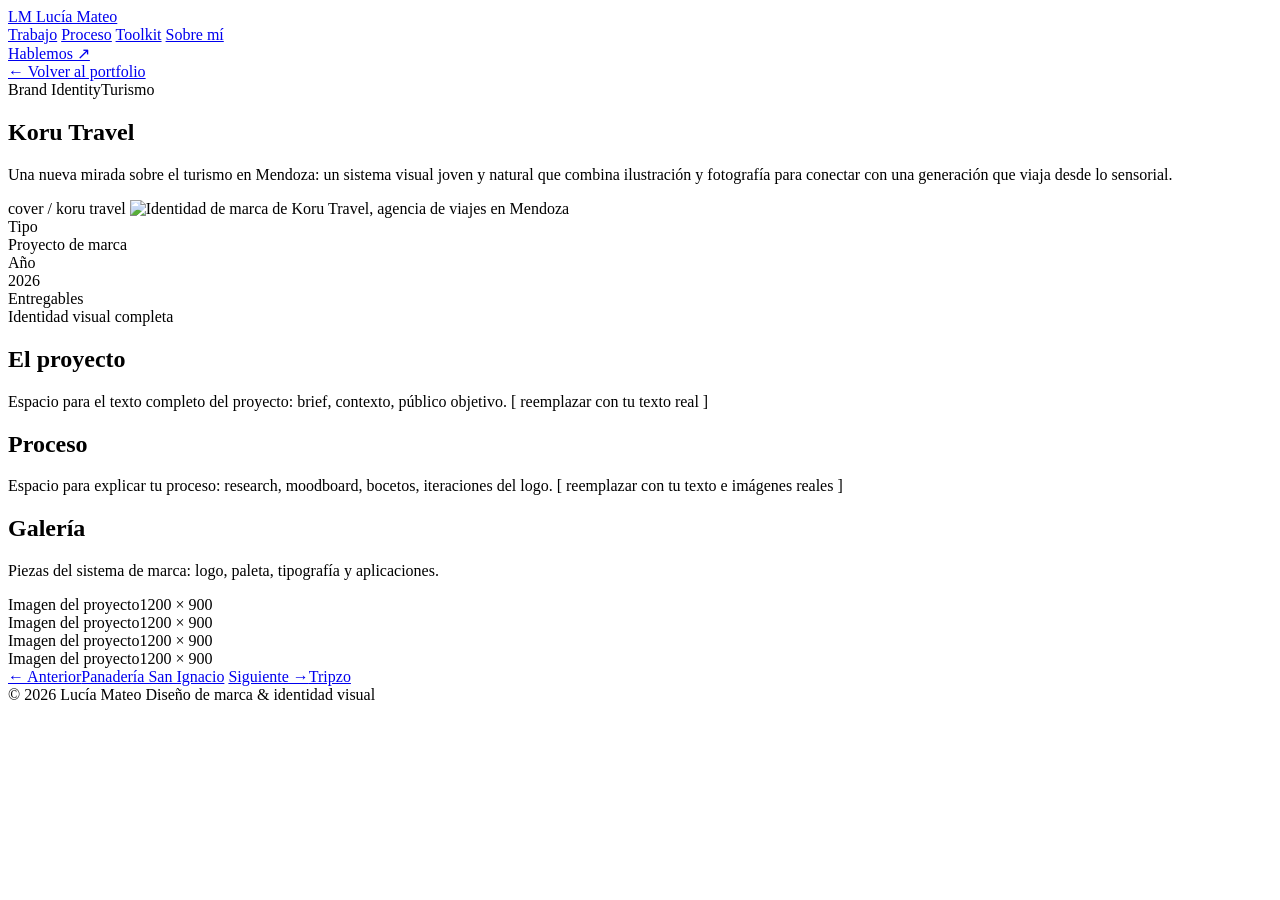
==== koru-travel.html @ 576fd824 "first commit" ====
<!DOCTYPE html>
<html lang="es">
<head>
<meta charset="UTF-8">
<meta name="viewport" content="width=device-width, initial-scale=1.0">
<title>Koru Travel — Lucía Mateo</title>
<link rel="preconnect" href="https://fonts.googleapis.com">
<link rel="preconnect" href="https://fonts.gstatic.com" crossorigin>
<link href="https://fonts.googleapis.com/css2?family=Bricolage+Grotesque:opsz,wght@12..96,400..800&family=Inter:wght@400;500;600&family=JetBrains+Mono:wght@400;500&display=swap" rel="stylesheet">
<link rel="stylesheet" href="assets/style.css">
</head>
<body>

<header class="nav">
  <div class="nav-inner">
    <a href="index.html" class="logo">
      <span class="logo-mark">LM</span>
      Lucía Mateo
    </a>
    <nav class="links">
      <a href="index.html#trabajo">Trabajo</a>
      <a href="index.html#proceso">Proceso</a>
      <a href="index.html#toolkit">Toolkit</a>
      <a href="index.html#sobre-mi">Sobre mí</a>
    </nav>
    <a href="index.html#contacto" class="nav-cta">Hablemos ↗</a>
  </div>
</header>

<main>
  <section class="pad proj-hero" style="padding-bottom:0;">
    <div class="wrap">
      <a href="index.html#trabajo" class="breadcrumb">← Volver al portfolio</a>
      <div class="proj-hero-tags"><span>Brand Identity</span><span>Turismo</span></div>
      <h1>Koru Travel</h1>
      <p class="sub">Una nueva mirada sobre el turismo en Mendoza: un sistema visual joven y natural que combina ilustración y fotografía para conectar con una generación que viaja desde lo sensorial.</p>

      <div class="cover frame">
        <span class="corner tl"></span><span class="corner tr"></span><span class="corner bl"></span><span class="corner br"></span>
        <span class="frame-tag">cover / koru travel</span>
        <img src="https://cdn.myportfolio.com/95ef7bb7-5c14-4b65-9e2f-064f69b34ddf/c69c2d61-d55c-49b7-8592-9cf2826ec185_car_4x3.jpg" alt="Identidad de marca de Koru Travel, agencia de viajes en Mendoza">
      </div>

      <div class="meta-row">
        <div><div class="k">Tipo</div><div class="v">Proyecto de marca</div></div>
        <div><div class="k">Año</div><div class="v">2026</div></div>
        <div><div class="k">Entregables</div><div class="v">Identidad visual completa</div></div>
      </div>
    </div>
  </section>

  <section class="pad">
    <div class="wrap">
      <div class="section-head">
        <h2>El proyecto</h2>
      </div>
      <div class="placeholder-block">
        Espacio para el texto completo del proyecto: brief, contexto, público objetivo.
        <span class="mono">[ reemplazar con tu texto real ]</span>
      </div>
    </div>
  </section>

  <section class="pad" style="padding-top:0;">
    <div class="wrap">
      <div class="section-head">
        <h2>Proceso</h2>
      </div>
      <div class="placeholder-block">
        Espacio para explicar tu proceso: research, moodboard, bocetos, iteraciones del logo.
        <span class="mono">[ reemplazar con tu texto e imágenes reales ]</span>
      </div>
    </div>
  </section>

  <section class="pad" style="padding-top:0;">
    <div class="wrap">
      <div class="section-head">
        <h2>Galería</h2>
        <p>Piezas del sistema de marca: logo, paleta, tipografía y aplicaciones.</p>
      </div>
      <div class="gallery">
        <div class="placeholder-block">Imagen del proyecto<span class="mono">1200 × 900</span></div>
        <div class="placeholder-block">Imagen del proyecto<span class="mono">1200 × 900</span></div>
        <div class="placeholder-block">Imagen del proyecto<span class="mono">1200 × 900</span></div>
        <div class="placeholder-block">Imagen del proyecto<span class="mono">1200 × 900</span></div>
      </div>

      <div class="prevnext">
        <a href="panaderia-san-ignacio.html" class="prev">← Anterior<span class="name">Panadería San Ignacio</span></a>
        <a href="tripzo.html" class="next">Siguiente →<span class="name">Tripzo</span></a>
      </div>
    </div>
  </section>

  <div class="wrap">
    <footer>
      <span>© 2026 Lucía Mateo</span>
      <span>Diseño de marca &amp; identidad visual</span>
    </footer>
  </div>
</main>

</body>
</html>
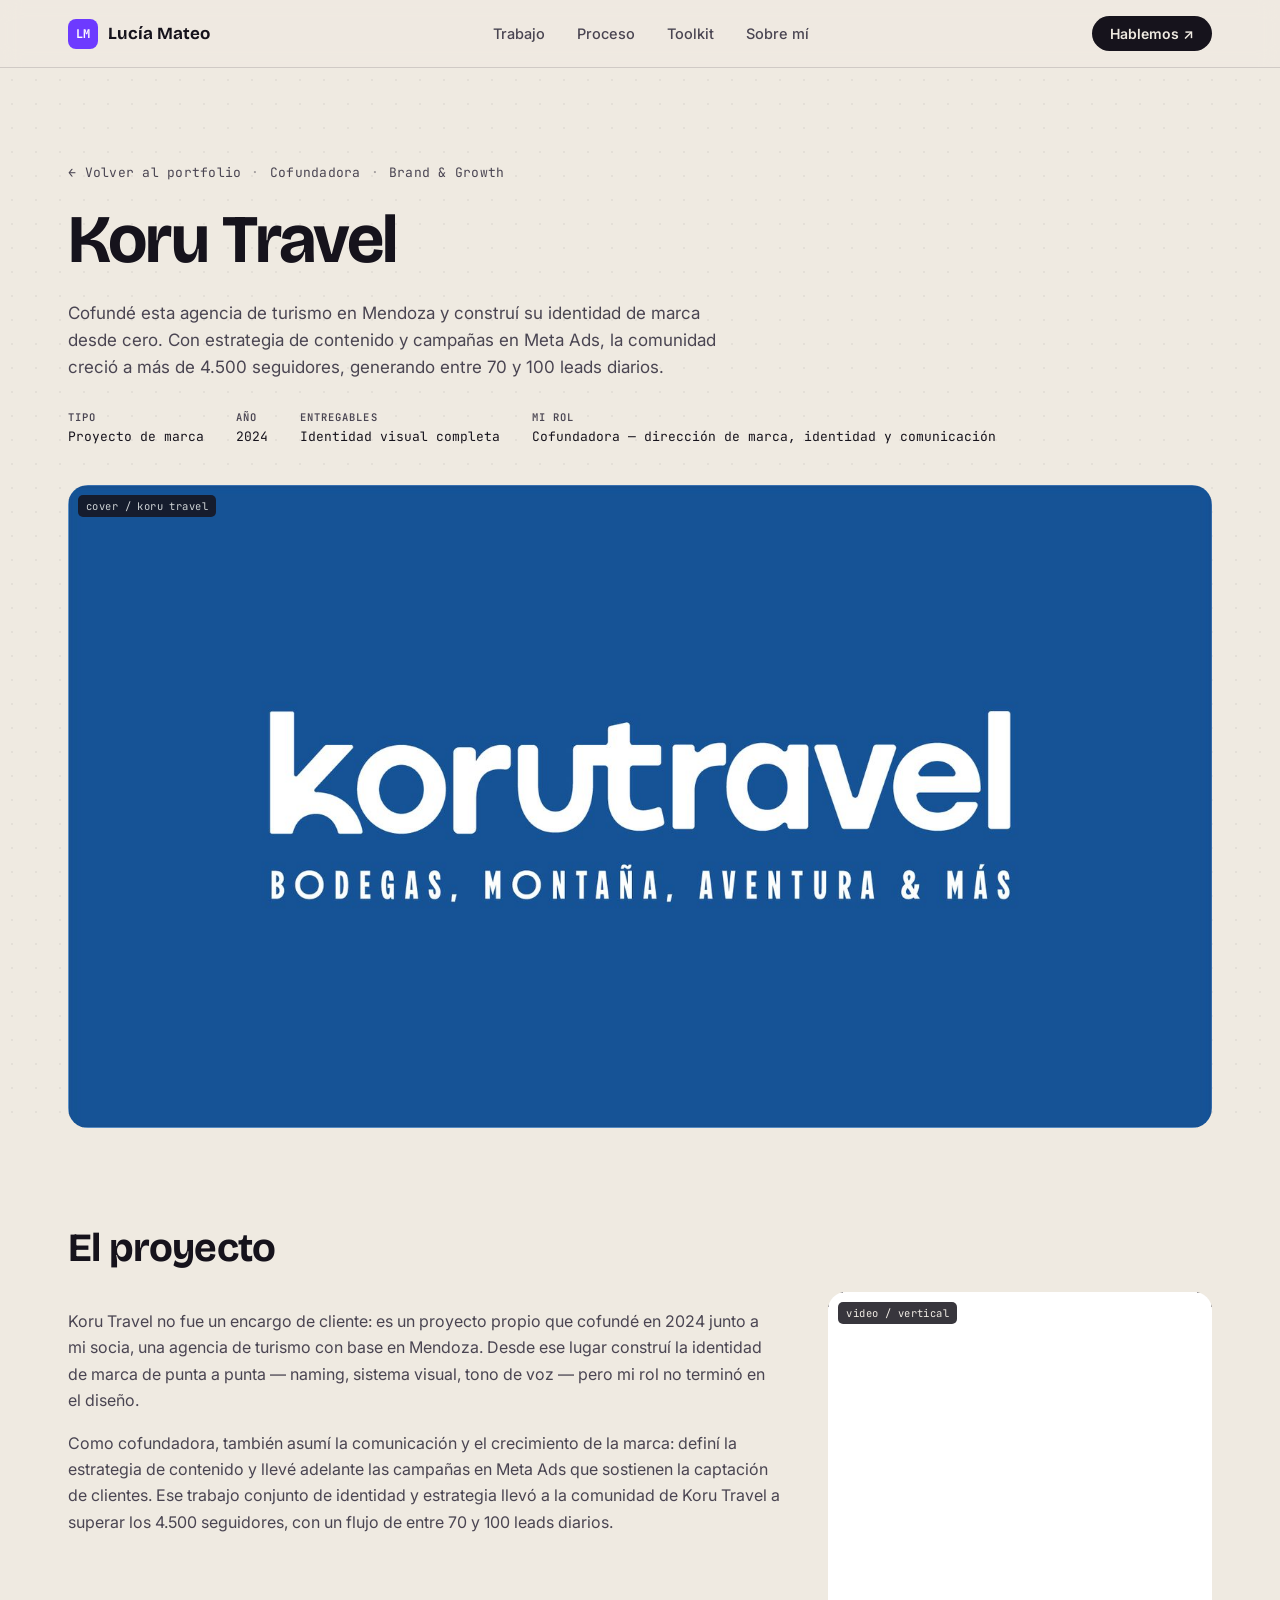
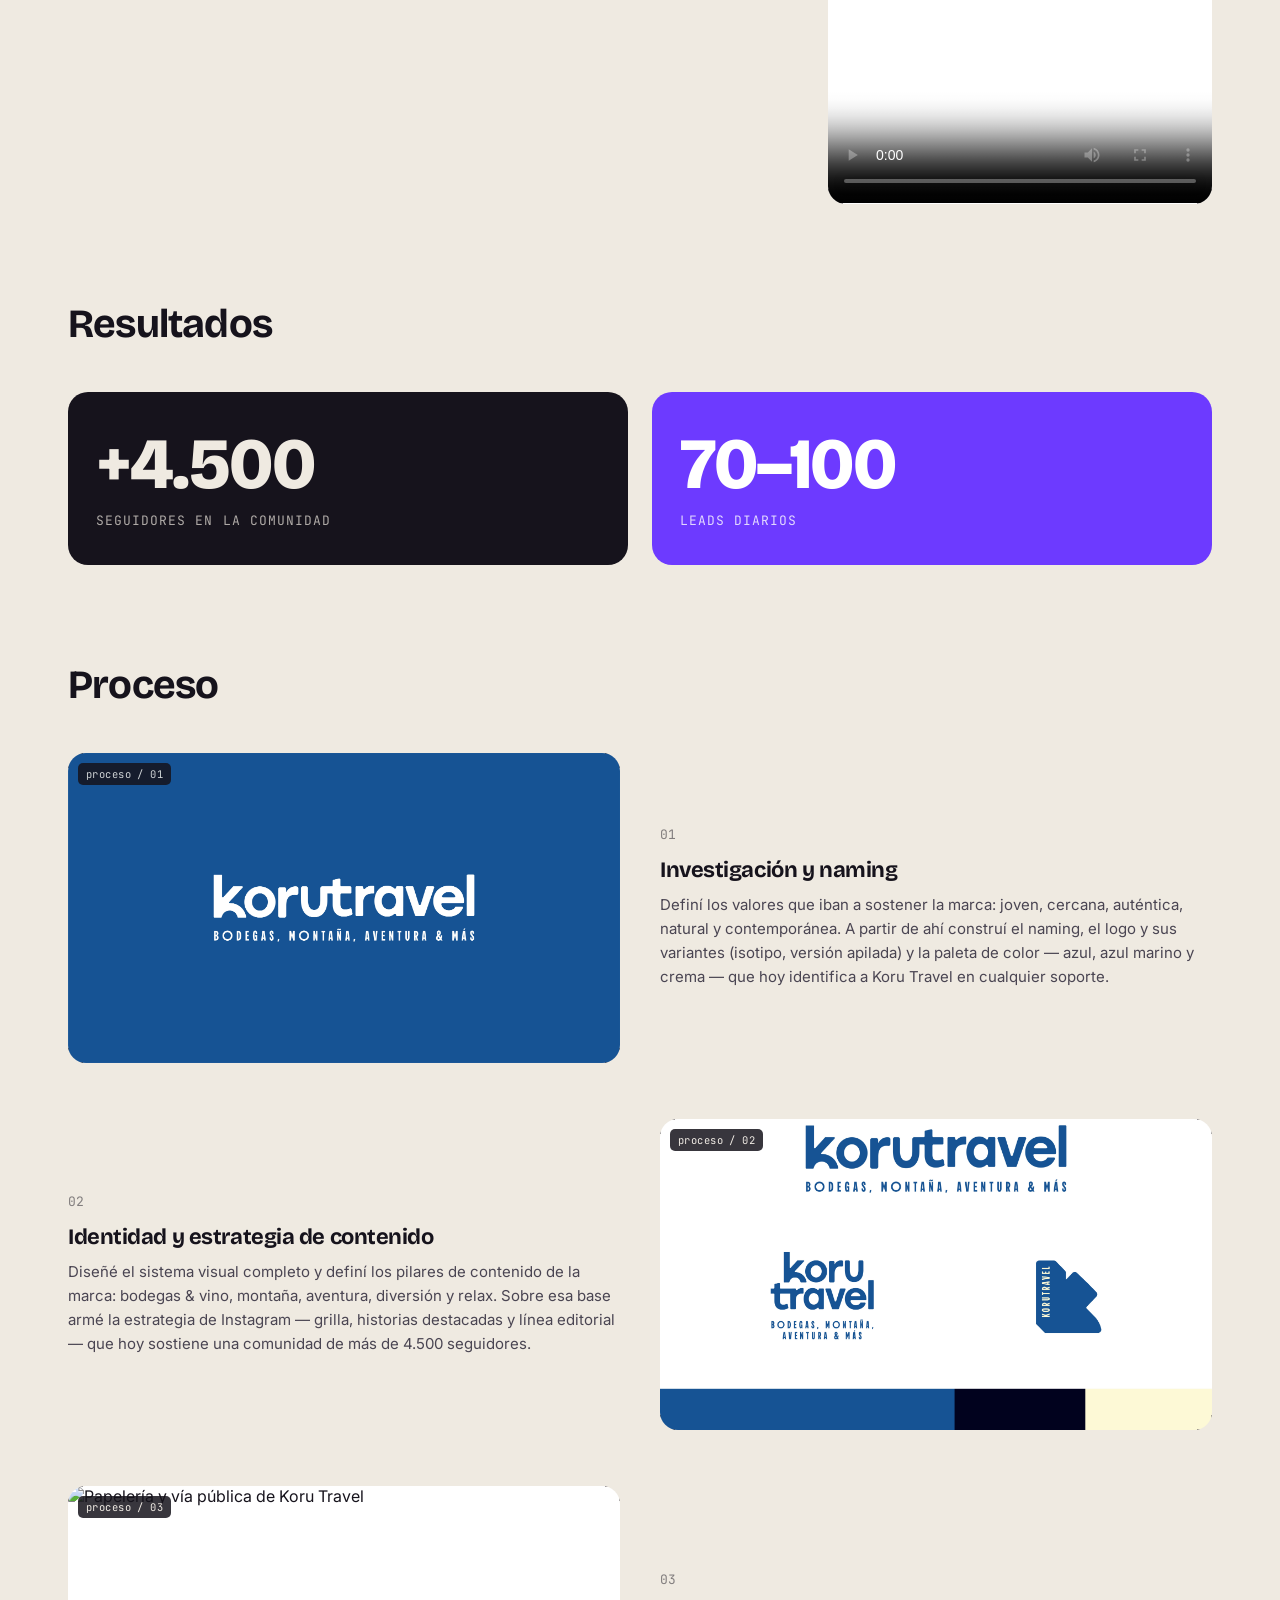
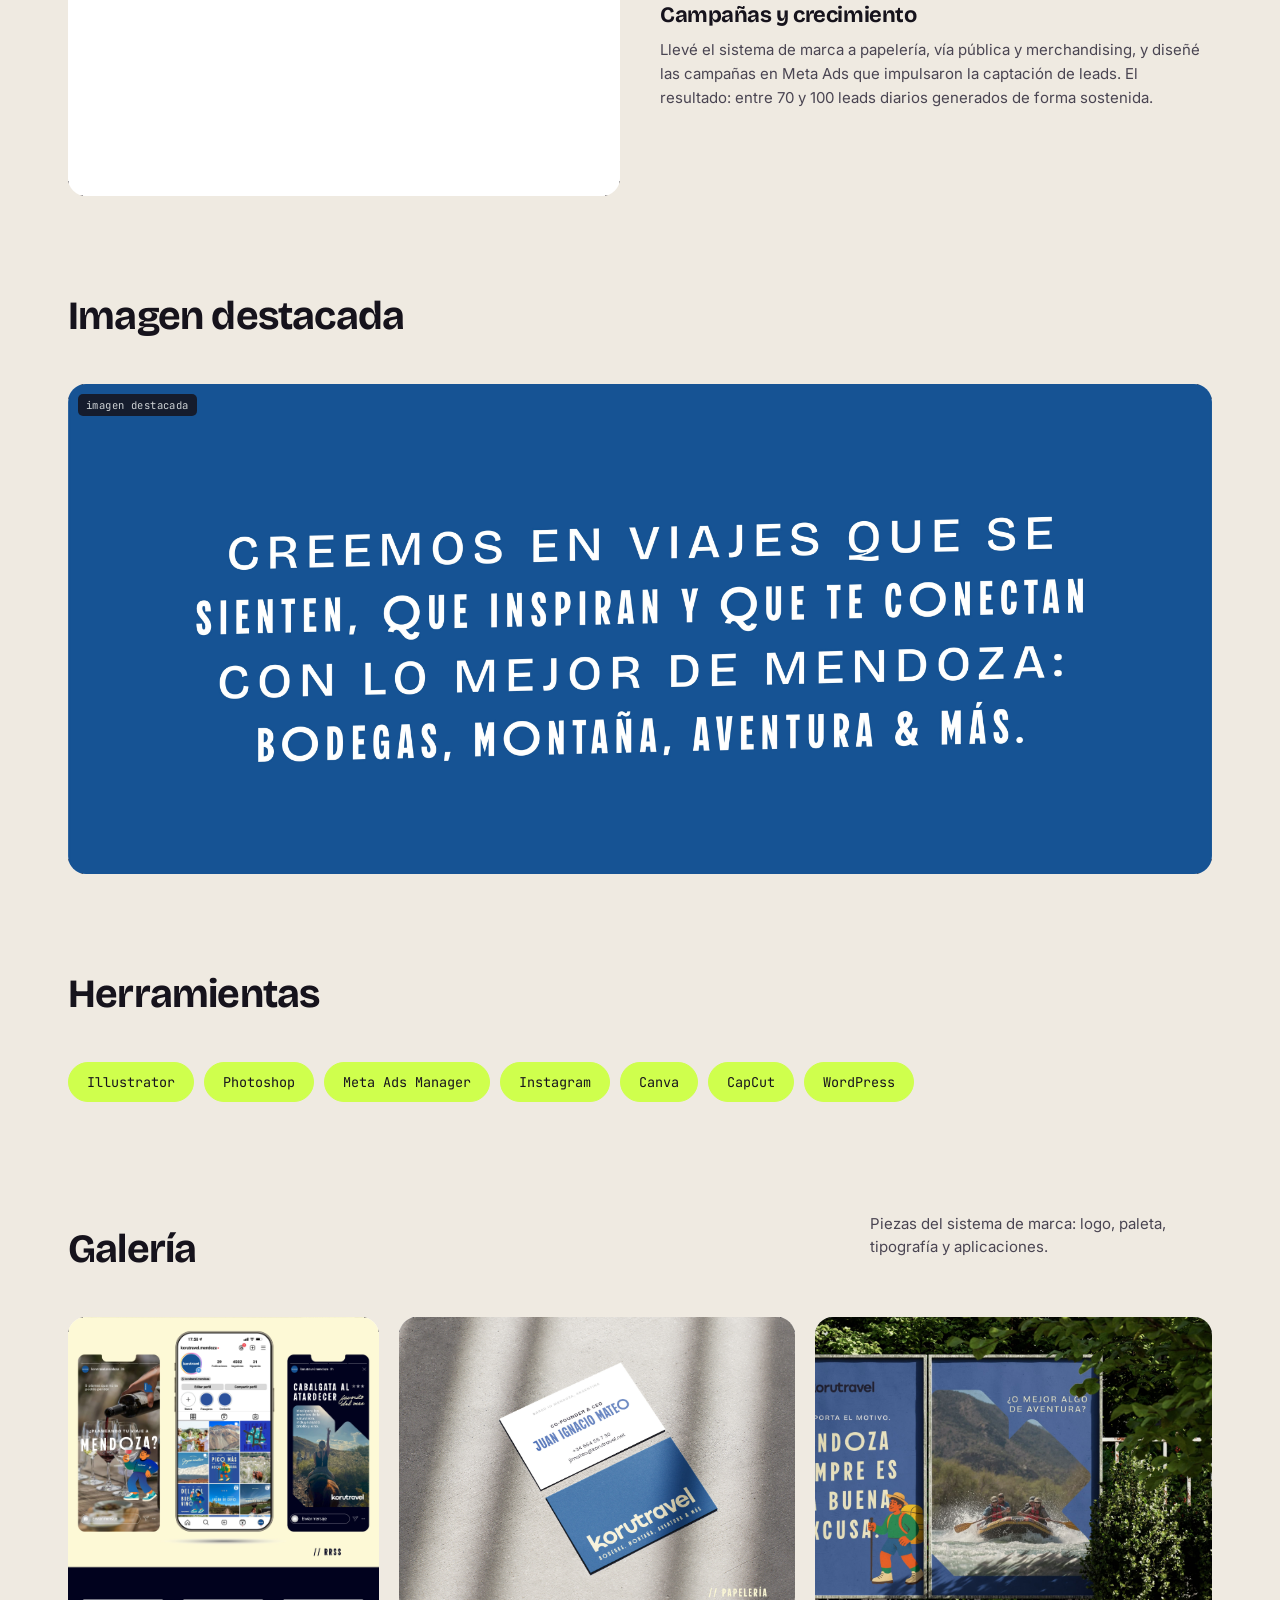
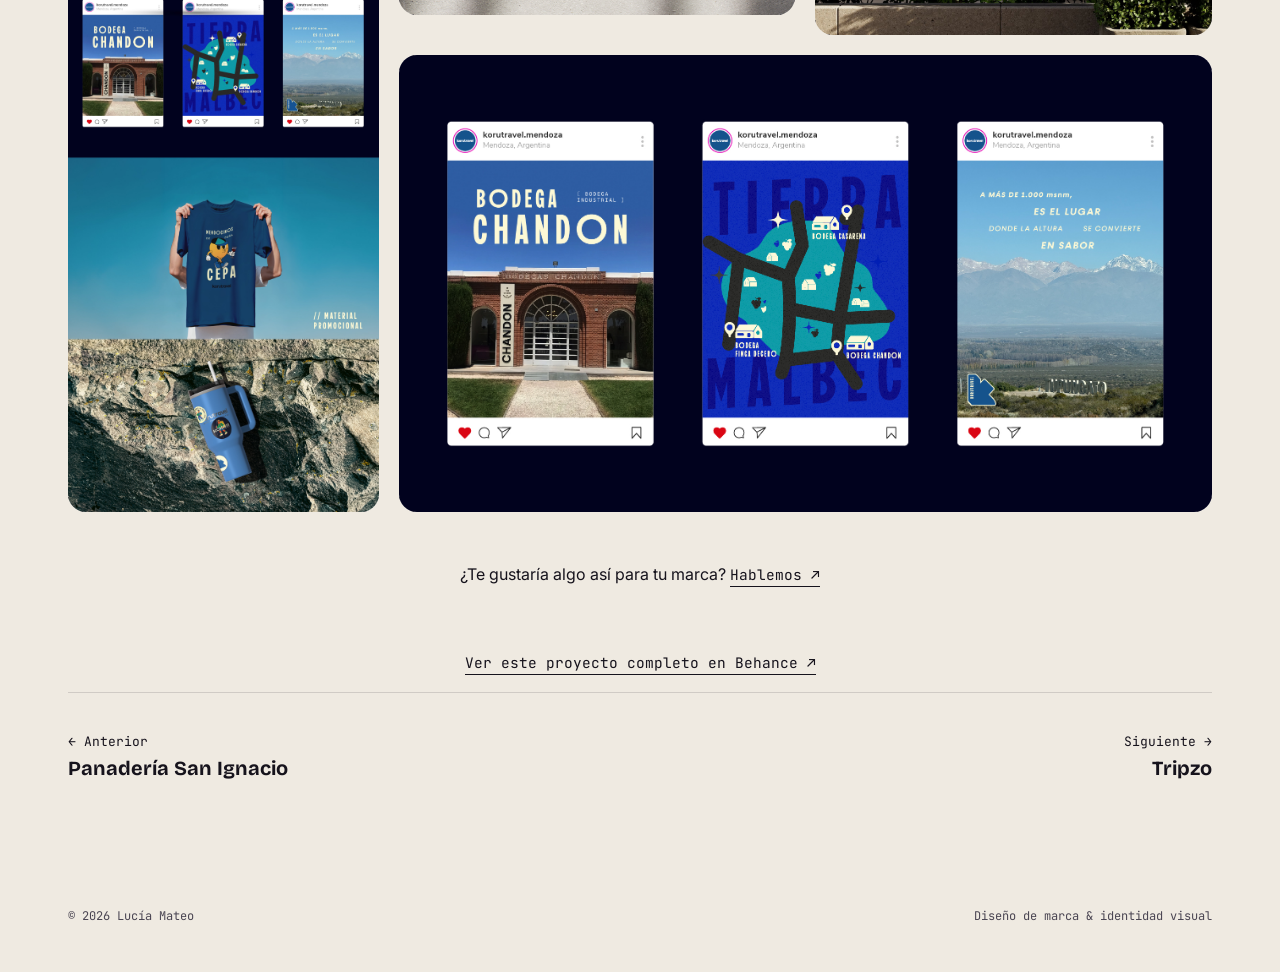
==== commit 16799ac3: "Actualizo contenido de Koru Travel y galería Co-Authored-By: Claude Sonnet 5 <noreply@anthropic.com>" ====
--- a/koru-travel.html
+++ b/koru-travel.html
@@ -4,6 +4,24 @@
 <meta charset="UTF-8">
 <meta name="viewport" content="width=device-width, initial-scale=1.0">
 <title>Koru Travel — Lucía Mateo</title>
+<meta name="description" content="Koru Travel: identidad de marca para una agencia de viajes en Mendoza cofundada por Lucía Mateo, Diseñadora de Marca y Comunicación Visual.">
+<link rel="canonical" href="https://mmateolucia-art.github.io/portfolio-lucia/koru-travel.html">
+
+<meta property="og:type" content="article">
+<meta property="og:locale" content="es_AR">
+<meta property="og:url" content="https://mmateolucia-art.github.io/portfolio-lucia/koru-travel.html">
+<meta property="og:title" content="Koru Travel — Lucía Mateo">
+<meta property="og:description" content="Cofundé esta agencia de turismo en Mendoza y construí su identidad de marca desde cero. Con estrategia de contenido y campañas en Meta Ads, la comunidad creció a más de 4.500 seguidores, generando entre 70 y 100 leads diarios.">
+<meta property="og:image" content="https://cdn.myportfolio.com/95ef7bb7-5c14-4b65-9e2f-064f69b34ddf/c69c2d61-d55c-49b7-8592-9cf2826ec185_car_4x3.jpg">
+
+<meta name="twitter:card" content="summary_large_image">
+<meta name="twitter:title" content="Koru Travel — Lucía Mateo">
+<meta name="twitter:description" content="Cofundadora y diseñadora de marca de Koru Travel, agencia de viajes en Mendoza.">
+<meta name="twitter:image" content="https://cdn.myportfolio.com/95ef7bb7-5c14-4b65-9e2f-064f69b34ddf/c69c2d61-d55c-49b7-8592-9cf2826ec185_car_4x3.jpg">
+
+<meta name="theme-color" content="#EFEAE1">
+<link rel="icon" type="image/svg+xml" href="assets/favicon.svg">
+
 <link rel="preconnect" href="https://fonts.googleapis.com">
 <link rel="preconnect" href="https://fonts.gstatic.com" crossorigin>
 <link href="https://fonts.googleapis.com/css2?family=Bricolage+Grotesque:opsz,wght@12..96,400..800&family=Inter:wght@400;500;600&family=JetBrains+Mono:wght@400;500&display=swap" rel="stylesheet">
@@ -17,73 +35,192 @@
       <span class="logo-mark">LM</span>
       Lucía Mateo
     </a>
-    <nav class="links">
+    <nav class="links" id="mobileNav">
       <a href="index.html#trabajo">Trabajo</a>
       <a href="index.html#proceso">Proceso</a>
       <a href="index.html#toolkit">Toolkit</a>
       <a href="index.html#sobre-mi">Sobre mí</a>
     </nav>
     <a href="index.html#contacto" class="nav-cta">Hablemos ↗</a>
+    <button class="burger" id="burgerBtn" aria-label="Abrir menú" aria-expanded="false" aria-controls="mobileNav">
+      <span></span><span></span><span></span>
+    </button>
   </div>
 </header>
 
 <main>
   <section class="pad proj-hero" style="padding-bottom:0;">
     <div class="wrap">
-      <a href="index.html#trabajo" class="breadcrumb">← Volver al portfolio</a>
-      <div class="proj-hero-tags"><span>Brand Identity</span><span>Turismo</span></div>
+      <div class="proj-hero-byline">
+        <a href="index.html#trabajo" class="breadcrumb">← Volver al portfolio</a><span class="sep">·</span><span>Cofundadora</span><span class="sep">·</span><span>Brand & Growth</span>
+      </div>
       <h1>Koru Travel</h1>
-      <p class="sub">Una nueva mirada sobre el turismo en Mendoza: un sistema visual joven y natural que combina ilustración y fotografía para conectar con una generación que viaja desde lo sensorial.</p>
+      <p class="sub">Cofundé esta agencia de turismo en Mendoza y construí su identidad de marca desde cero. Con estrategia de contenido y campañas en Meta Ads, la comunidad creció a más de 4.500 seguidores, generando entre 70 y 100 leads diarios.</p>
+
+      <div class="proj-hero-strip">
+        <div class="proj-hero-strip-row">
+          <span><b>Tipo</b>Proyecto de marca</span>
+          <span><b>Año</b>2024</span>
+          <span><b>Entregables</b>Identidad visual completa</span>
+          <span><b>Mi rol</b>Cofundadora — dirección de marca, identidad y comunicación</span>
+        </div>
+      </div>
 
       <div class="cover frame">
         <span class="corner tl"></span><span class="corner tr"></span><span class="corner bl"></span><span class="corner br"></span>
         <span class="frame-tag">cover / koru travel</span>
-        <img src="https://cdn.myportfolio.com/95ef7bb7-5c14-4b65-9e2f-064f69b34ddf/c69c2d61-d55c-49b7-8592-9cf2826ec185_car_4x3.jpg" alt="Identidad de marca de Koru Travel, agencia de viajes en Mendoza">
-      </div>
-
-      <div class="meta-row">
-        <div><div class="k">Tipo</div><div class="v">Proyecto de marca</div></div>
-        <div><div class="k">Año</div><div class="v">2026</div></div>
-        <div><div class="k">Entregables</div><div class="v">Identidad visual completa</div></div>
+        <img src="assets/images/koru-travel-portada.jpg" alt="Identidad de marca de Koru Travel, agencia de viajes en Mendoza">
       </div>
     </div>
   </section>
 
   <section class="pad">
     <div class="wrap">
-      <div class="section-head">
+      <div class="section-head section-head-tight reveal">
         <h2>El proyecto</h2>
       </div>
-      <div class="placeholder-block">
-        Espacio para el texto completo del proyecto: brief, contexto, público objetivo.
-        <span class="mono">[ reemplazar con tu texto real ]</span>
-      </div>
-    </div>
-  </section>
-
-  <section class="pad" style="padding-top:0;">
-    <div class="wrap">
-      <div class="section-head">
+      <div class="proj-split">
+        <div class="proj-copy reveal">
+          <p>Koru Travel no fue un encargo de cliente: es un proyecto propio que cofundé en 2024 junto a mi socia, una agencia de turismo con base en Mendoza. Desde ese lugar construí la identidad de marca de punta a punta — naming, sistema visual, tono de voz — pero mi rol no terminó en el diseño.</p>
+          <p>Como cofundadora, también asumí la comunicación y el crecimiento de la marca: definí la estrategia de contenido y llevé adelante las campañas en Meta Ads que sostienen la captación de clientes. Ese trabajo conjunto de identidad y estrategia llevó a la comunidad de Koru Travel a superar los 4.500 seguidores, con un flujo de entre 70 y 100 leads diarios.</p>
+        </div>
+        <div class="proj-media frame reveal">
+          <span class="corner tl"></span><span class="corner tr"></span><span class="corner bl"></span><span class="corner br"></span>
+          <span class="frame-tag">video / vertical</span>
+          <video controls playsinline poster="assets/images/koru-proyecto-poster.jpg" style="width:100%; height:100%; object-fit:cover; display:block;">
+            <source src="assets/video/koru-proyecto.mp4" type="video/mp4">
+            Tu navegador no soporta video HTML5.
+          </video>
+        </div>
+      </div>
+    </div>
+  </section>
+
+  <section class="pad" style="padding-top:0;">
+    <div class="wrap">
+      <div class="section-head reveal">
+        <h2>Resultados</h2>
+      </div>
+      <div class="results">
+        <div class="stat s1 reveal">
+          <div class="stat-num">+4.500</div>
+          <div class="stat-lbl">Seguidores en la comunidad</div>
+        </div>
+        <div class="stat s2 reveal">
+          <div class="stat-num">70–100</div>
+          <div class="stat-lbl">Leads diarios</div>
+        </div>
+      </div>
+    </div>
+  </section>
+
+  <section class="pad" style="padding-top:0;">
+    <div class="wrap">
+      <div class="section-head section-head-balanced reveal">
         <h2>Proceso</h2>
       </div>
-      <div class="placeholder-block">
-        Espacio para explicar tu proceso: research, moodboard, bocetos, iteraciones del logo.
-        <span class="mono">[ reemplazar con tu texto e imágenes reales ]</span>
-      </div>
-    </div>
-  </section>
-
-  <section class="pad" style="padding-top:0;">
-    <div class="wrap">
-      <div class="section-head">
+      <div class="process">
+        <div class="process-step reveal">
+          <div class="process-media frame">
+            <span class="corner tl"></span><span class="corner tr"></span><span class="corner bl"></span><span class="corner br"></span>
+            <span class="frame-tag">proceso / 01</span>
+            <img src="assets/images/koru-proceso-01.jpg" alt="Logo de Koru Travel sobre fondo azul">
+          </div>
+          <div>
+            <div class="num">01</div>
+            <h3>Investigación y naming</h3>
+            <p>Definí los valores que iban a sostener la marca: joven, cercana, auténtica, natural y contemporánea. A partir de ahí construí el naming, el logo y sus variantes (isotipo, versión apilada) y la paleta de color — azul, azul marino y crema — que hoy identifica a Koru Travel en cualquier soporte.</p>
+          </div>
+        </div>
+        <div class="process-step reveal">
+          <div class="process-media frame">
+            <span class="corner tl"></span><span class="corner tr"></span><span class="corner bl"></span><span class="corner br"></span>
+            <span class="frame-tag">proceso / 02</span>
+            <img src="assets/images/koru-proceso-02.jpg" alt="Variantes del logo y paleta de colores de Koru Travel">
+          </div>
+          <div>
+            <div class="num">02</div>
+            <h3>Identidad y estrategia de contenido</h3>
+            <p>Diseñé el sistema visual completo y definí los pilares de contenido de la marca: bodegas & vino, montaña, aventura, diversión y relax. Sobre esa base armé la estrategia de Instagram — grilla, historias destacadas y línea editorial — que hoy sostiene una comunidad de más de 4.500 seguidores.</p>
+          </div>
+        </div>
+        <div class="process-step reveal">
+          <div class="process-media frame">
+            <span class="corner tl"></span><span class="corner tr"></span><span class="corner bl"></span><span class="corner br"></span>
+            <span class="frame-tag">proceso / 03</span>
+            <img src="assets/images/koru-proceso-03.jpg" alt="Papelería y vía pública de Koru Travel">
+          </div>
+          <div>
+            <div class="num">03</div>
+            <h3>Campañas y crecimiento</h3>
+            <p>Llevé el sistema de marca a papelería, vía pública y merchandising, y diseñé las campañas en Meta Ads que impulsaron la captación de leads. El resultado: entre 70 y 100 leads diarios generados de forma sostenida.</p>
+          </div>
+        </div>
+      </div>
+    </div>
+  </section>
+
+  <section class="pad" style="padding-top:0;">
+    <div class="wrap">
+      <div class="section-head reveal">
+        <h2>Imagen destacada</h2>
+      </div>
+      <div class="showcase frame reveal">
+        <span class="corner tl"></span><span class="corner tr"></span><span class="corner bl"></span><span class="corner br"></span>
+        <span class="frame-tag">imagen destacada</span>
+        <img src="assets/images/koru-destacada.jpg" alt="Pieza de comunicación de Koru Travel: 'Creemos en viajes que se sienten, que inspiran y que te conectan con lo mejor de Mendoza'">
+      </div>
+    </div>
+  </section>
+
+  <section class="pad" style="padding-top:0;">
+    <div class="wrap">
+      <div class="section-head reveal">
+        <h2>Herramientas</h2>
+      </div>
+      <div class="chip-row reveal">
+        <span class="chip chip-lime mono">Illustrator</span>
+        <span class="chip chip-lime mono">Photoshop</span>
+        <span class="chip chip-lime mono">Meta Ads Manager</span>
+        <span class="chip chip-lime mono">Instagram</span>
+        <span class="chip chip-lime mono">Canva</span>
+        <span class="chip chip-lime mono">CapCut</span>
+        <span class="chip chip-lime mono">WordPress</span>
+      </div>
+    </div>
+  </section>
+
+  <section class="pad" style="padding-top:0;">
+    <div class="wrap">
+      <div class="section-head reveal">
         <h2>Galería</h2>
         <p>Piezas del sistema de marca: logo, paleta, tipografía y aplicaciones.</p>
       </div>
-      <div class="gallery">
-        <div class="placeholder-block">Imagen del proyecto<span class="mono">1200 × 900</span></div>
-        <div class="placeholder-block">Imagen del proyecto<span class="mono">1200 × 900</span></div>
-        <div class="placeholder-block">Imagen del proyecto<span class="mono">1200 × 900</span></div>
-        <div class="placeholder-block">Imagen del proyecto<span class="mono">1200 × 900</span></div>
+      <div class="gallery-collage">
+        <div class="frame gallery-collage-item gc-tall reveal">
+          <span class="corner tl"></span><span class="corner tr"></span><span class="corner bl"></span><span class="corner br"></span>
+          <img class="lightbox-img" src="assets/images/koru-galeria-1.jpg" alt="Mockups de redes sociales y merchandising de Koru Travel">
+        </div>
+        <div class="frame gallery-collage-item gc-top-1 reveal">
+          <span class="corner tl"></span><span class="corner tr"></span><span class="corner bl"></span><span class="corner br"></span>
+          <img class="lightbox-img" src="assets/images/koru-galeria-via-publica-1.jpg" alt="Pieza de vía pública de Koru Travel con ilustración de mochilero">
+        </div>
+        <div class="frame gallery-collage-item gc-top-2 reveal">
+          <span class="corner tl"></span><span class="corner tr"></span><span class="corner bl"></span><span class="corner br"></span>
+          <img class="lightbox-img" src="assets/images/koru-galeria-via-publica-2.jpg" alt="Pieza de vía pública de Koru Travel con fotografía de rafting">
+        </div>
+        <div class="frame gallery-collage-item gc-wide reveal">
+          <span class="corner tl"></span><span class="corner tr"></span><span class="corner bl"></span><span class="corner br"></span>
+          <img class="lightbox-img" src="assets/images/koru-galeria-ig-posts.jpg" alt="Posts de Instagram de Koru Travel: Bodega Chandon, mapa de bodegas Tierra Malbec y cartel de Uspallata">
+        </div>
+      </div>
+
+      <div class="proj-cta reveal">
+        <p>¿Te gustaría algo así para tu marca? <a href="index.html#contacto">Hablemos ↗</a></p>
+      </div>
+
+      <div class="proj-cta reveal">
+        <p><a href="https://www.behance.net/gallery/247009165/Koru-travel-Agencia-de-viajes" target="_blank" rel="noopener">Ver este proyecto completo en Behance ↗</a></p>
       </div>
 
       <div class="prevnext">
@@ -101,5 +238,7 @@
   </div>
 </main>
 
+<script src="assets/main.js" defer></script>
+
 </body>
 </html>
--- a/assets/style.css
+++ b/assets/style.css
@@ -0,0 +1,552 @@
+:root{
+    --canvas:#EFEAE1;
+    --paper:#FFFFFF;
+    --ink:#16131C;
+    --ink-soft:#4A4552;
+    --violet:#6D3AFF;
+    --violet-ink:#2C1470;
+    --coral:#FF5C39;
+    --lime:#CFFF4D;
+    --sky:#2F6FEF;
+    --line: rgba(22,19,28,.14);
+    --radius: 18px;
+    --maxw: 1200px;
+  }
+
+  *{box-sizing:border-box;}
+  html{scroll-behavior:smooth;}
+  body{
+    margin:0;
+    background:var(--canvas);
+    color:var(--ink);
+    font-family:'Inter',sans-serif;
+    -webkit-font-smoothing:antialiased;
+    overflow-x:hidden;
+  }
+  h1,h2,h3{
+    font-family:'Bricolage Grotesque', sans-serif;
+    margin:0;
+    letter-spacing:-0.02em;
+  }
+  .mono{ font-family:'JetBrains Mono', monospace; }
+  a{color:inherit;}
+  img{max-width:100%;display:block;}
+  .wrap{max-width:var(--maxw); margin:0 auto; padding:0 28px;}
+  section{position:relative;}
+  ::selection{background:var(--lime); color:var(--ink);}
+  :focus-visible{ outline:3px solid var(--violet); outline-offset:3px; border-radius:4px; }
+
+  /* ---------- eyebrow ---------- */
+  .eyebrow{
+    font-family:'JetBrains Mono', monospace;
+    font-size:12.5px; text-transform:uppercase; letter-spacing:.14em;
+    color:var(--ink-soft);
+    display:inline-flex; align-items:center; gap:8px;
+    margin-bottom:18px;
+  }
+  .eyebrow::before{ content:""; width:7px; height:7px; background:var(--coral); display:inline-block; flex:none; }
+
+  /* ---------- frame motif: corner handles + labels ---------- */
+  .frame{ position:relative; border-radius: var(--radius); }
+  .frame .corner{ position:absolute; width:16px; height:16px; pointer-events:none; opacity:.55; transition:opacity .25s ease; }
+  .frame .corner::before,.frame .corner::after{ content:""; position:absolute; background:var(--ink); }
+  .frame .corner.tl{top:-1px; left:-1px;} .frame .corner.tl::before{width:100%;height:2px;top:0;} .frame .corner.tl::after{width:2px;height:100%;left:0;}
+  .frame .corner.tr{top:-1px; right:-1px;} .frame .corner.tr::before{width:100%;height:2px;top:0;right:0;left:auto;} .frame .corner.tr::after{width:2px;height:100%;right:0;left:auto;}
+  .frame .corner.bl{bottom:-1px; left:-1px;} .frame .corner.bl::before{width:100%;height:2px;bottom:0;top:auto;} .frame .corner.bl::after{width:2px;height:100%;left:0;}
+  .frame .corner.br{bottom:-1px; right:-1px;} .frame .corner.br::before{width:100%;height:2px;bottom:0;top:auto;right:0;left:auto;} .frame .corner.br::after{width:2px;height:100%;right:0;left:auto;}
+  .frame:hover .corner, .frame:focus-within .corner{ opacity:1; }
+  .frame:hover .corner::before, .frame:hover .corner::after,
+  .frame:focus-within .corner::before, .frame:focus-within .corner::after{ background:var(--violet); }
+
+  .frame-tag{
+    position:absolute; top:10px; left:10px;
+    background:var(--ink); color:var(--canvas);
+    font-family:'JetBrains Mono', monospace; font-size:10.5px; letter-spacing:.04em;
+    padding:4px 8px; border-radius:5px; z-index:3; opacity:.85;
+  }
+  .frame-dim{
+    position:absolute; bottom:10px; right:10px;
+    font-family:'JetBrains Mono', monospace; font-size:10.5px; color:var(--ink);
+    background:var(--paper); border:1px solid var(--line); padding:3px 7px; border-radius:5px;
+    z-index:3; opacity:0; transform:translateY(4px); transition:opacity .2s ease, transform .2s ease;
+  }
+  .frame:hover .frame-dim, .frame:focus-within .frame-dim{ opacity:1; transform:translateY(0); }
+
+  /* ---------- scroll reveal ---------- */
+  .js .reveal{ opacity:0; transform:translateY(22px); transition:opacity .7s ease, transform .7s ease; }
+  .js .reveal.in-view{ opacity:1; transform:translateY(0); }
+  .js .reveal:nth-child(2){ transition-delay:.08s; }
+  .js .reveal:nth-child(3){ transition-delay:.16s; }
+  .js .reveal:nth-child(4){ transition-delay:.24s; }
+  @media (prefers-reduced-motion: reduce){
+    .reveal, .js .reveal{ opacity:1 !important; transform:none !important; transition:none !important; }
+  }
+
+  /* ---------- nav ---------- */
+  header.nav{ position:sticky; top:0; z-index:50; backdrop-filter:blur(10px); background:rgba(239,234,225,.82); border-bottom:1px solid var(--line); }
+  .nav-inner{ display:flex; align-items:center; justify-content:space-between; padding:16px 28px; max-width:var(--maxw); margin:0 auto; }
+  .logo{ display:flex; align-items:center; gap:10px; font-family:'Bricolage Grotesque', sans-serif; font-weight:700; font-size:17px; text-decoration:none; }
+  .logo-mark{ width:30px; height:30px; background:var(--violet); border-radius:8px; color:#fff; display:flex; align-items:center; justify-content:center; font-family:'JetBrains Mono', monospace; font-size:12px; flex:none; }
+  nav.links{ display:flex; gap:32px; font-size:14.5px; font-weight:500; }
+  nav.links a{ text-decoration:none; color:var(--ink-soft); transition:color .2s; }
+  nav.links a:hover{ color:var(--ink); }
+  .nav-cta{ background:var(--ink); color:var(--canvas); padding:9px 18px; border-radius:100px; font-size:14px; font-weight:600; text-decoration:none; white-space:nowrap; }
+  .nav-cta:hover{ background:var(--violet); }
+
+  .burger{
+    display:none;
+    width:40px; height:40px;
+    align-items:center; justify-content:center;
+    flex-direction:column; gap:5px;
+    background:none; border:none; cursor:pointer; padding:0; flex:none;
+  }
+  .burger span{
+    display:block; width:22px; height:2px; border-radius:2px;
+    background:var(--ink);
+    transition:transform .25s ease, opacity .2s ease;
+  }
+  .burger.open span:nth-child(1){ transform:translateY(7px) rotate(45deg); }
+  .burger.open span:nth-child(2){ opacity:0; }
+  .burger.open span:nth-child(3){ transform:translateY(-7px) rotate(-45deg); }
+
+  @media (max-width:820px){
+    nav.links{
+      display:none;
+      position:absolute; top:100%; left:0; right:0;
+      flex-direction:column; gap:0;
+      background:var(--canvas);
+      border-bottom:1px solid var(--line);
+      padding:4px 28px 18px;
+    }
+    nav.links.open{ display:flex; }
+    nav.links a{ padding:14px 0; border-bottom:1px solid var(--line); font-size:15.5px; }
+    nav.links a:last-child{ border-bottom:none; }
+    .burger{ display:flex; }
+  }
+
+  /* ---------- hero ---------- */
+  .hero{ padding:88px 0 60px; position:relative; }
+  .hero-grid{ display:grid; grid-template-columns: 1.05fr .95fr; gap:48px; align-items:center; }
+  .hero h1{ font-size:clamp(36px, 5vw, 60px); line-height:1.06; font-weight:700; }
+  .hl{ background:linear-gradient(180deg, transparent 62%, var(--lime) 62%); }
+  .hero p.sub{ margin-top:22px; font-size:18px; line-height:1.55; color:var(--ink-soft); max-width:48ch; }
+  .hero-ctas{ margin-top:32px; display:flex; gap:14px; flex-wrap:wrap; }
+  .hero-services{ margin-top:28px; display:flex; gap:10px; flex-wrap:wrap; }
+  .hero-services .chip{ font-size:12.5px; padding:8px 15px; }
+  .btn{ font-family:'Inter', sans-serif; font-weight:600; font-size:15px; padding:14px 24px; border-radius:100px; text-decoration:none; display:inline-flex; align-items:center; gap:8px; border:1.5px solid transparent; cursor:pointer; transition:transform .2s ease, background .2s ease, color .2s ease, border-color .2s; }
+  .btn-primary{ background:var(--violet); color:#fff; }
+  .btn-primary:hover{ transform:translateY(-2px); background:var(--violet-ink); }
+  .btn-ghost{ border-color:var(--ink); color:var(--ink); font-family:'JetBrains Mono', monospace; font-size:13.5px; }
+  .btn-ghost:hover{ background:var(--ink); color:var(--canvas); }
+
+  /* hero visual: abanico de proyectos */
+  .hero-visual{ position:relative; height:440px; }
+  .pin{ position:absolute; top:-7px; left:50%; transform:translateX(-50%); width:12px; height:12px; border-radius:50%; background:var(--coral); box-shadow:0 3px 6px rgba(0,0,0,.25); z-index:4; }
+
+  .folder-card{
+    position:absolute; width:230px; aspect-ratio:1/1;
+    background:var(--ink); border-radius:16px; overflow:hidden;
+    box-shadow:0 24px 44px -20px rgba(22,19,28,.28);
+    text-decoration:none; color:#fff;
+    transition:transform .3s ease, box-shadow .3s ease, z-index 0s;
+  }
+  .folder-card .folder-thumb{ position:absolute; inset:0; }
+  .folder-card .folder-thumb img{ width:100%; height:100%; object-fit:cover; }
+  .folder-card .frame-tag{ opacity:1; }
+  .folder-card .folder-lbl{
+    position:absolute; left:0; right:0; bottom:0; z-index:2;
+    padding:28px 16px 14px; display:flex; align-items:center; justify-content:space-between; gap:8px;
+    font-family:'Bricolage Grotesque', sans-serif; font-weight:700; font-size:15.5px; color:#fff;
+    background:linear-gradient(180deg, transparent, rgba(0,0,0,.72) 65%);
+  }
+  .folder-card .folder-lbl::after{ content:"→"; font-family:'JetBrains Mono', monospace; font-size:14px; font-weight:400; opacity:.75; transition:transform .25s ease, opacity .25s ease; flex:none; }
+  .folder-card:hover, .folder-card:focus-visible{ box-shadow:0 30px 54px -18px rgba(22,19,28,.4); z-index:5 !important; }
+  .folder-card:hover .folder-lbl::after, .folder-card:focus-visible .folder-lbl::after{ transform:translateX(4px); opacity:1; }
+
+  .fc1{ top:6%; left:6%; transform:rotate(-9deg); z-index:1; }
+  .fc2{ top:0; left:31%; transform:rotate(-2deg); z-index:2; }
+  .fc3{ top:8%; left:54%; transform:rotate(9deg); z-index:1; }
+  .fc1:hover, .fc1:focus-visible{ transform:rotate(-9deg) translateY(-10px); }
+  .fc2:hover, .fc2:focus-visible{ transform:rotate(-2deg) translateY(-10px); }
+  .fc3:hover, .fc3:focus-visible{ transform:rotate(9deg) translateY(-10px); }
+
+  @media (max-width:900px){
+    .hero-grid{ grid-template-columns:1fr; gap:56px; }
+    .hero-visual{ height:380px; }
+    .folder-card{ width:200px; }
+    .fc1{ left:0; }
+    .fc2{ left:27%; }
+    .fc3{ left:52%; }
+  }
+  @media (max-width:560px){
+    .hero-visual{ height:420px; }
+    .folder-card{ width:66vw; max-width:230px; }
+    .fc1{ top:2%; left:2%; }
+    .fc2{ top:12%; left:17%; }
+    .fc3{ top:22%; left:32%; }
+  }
+
+  /* ---------- section headers ---------- */
+  .section-head{ display:flex; justify-content:space-between; align-items:end; gap:24px; margin-bottom:44px; flex-wrap:wrap; }
+  .section-head h2{ font-size:clamp(26px,3.4vw,40px); max-width:22ch; font-weight:700; }
+  .section-head h2.h2-work{ font-size:clamp(23px,3.1vw,37px); max-width:40ch; }
+  .section-head p{ color:var(--ink-soft); max-width:38ch; font-size:15px; line-height:1.5; }
+  .section-head.section-head-balanced{ align-items:center; }
+  .section-head.section-head-tight{ margin-bottom:20px; }
+  section.pad{ padding:96px 0; }
+  .divider{ border:none; border-top:1px solid var(--line); margin:0; }
+
+  /* ---------- work grid ---------- */
+  .work-grid{ display:grid; grid-template-columns:repeat(2, 1fr); gap:28px; }
+  @media (max-width:760px){ .work-grid{grid-template-columns:1fr;} }
+  .proj{ background:var(--paper); border-radius:var(--radius); border:1px solid var(--line); overflow:hidden; text-decoration:none; color:var(--ink); display:block; transition:transform .25s ease, box-shadow .25s ease; }
+  .proj:hover{ transform:translateY(-4px); box-shadow:0 24px 44px -22px rgba(22,19,28,.3); }
+  .proj-thumb{ height:230px; position:relative; overflow:hidden; background:var(--ink); }
+  .proj-thumb img{ width:100%; height:100%; object-fit:cover; transition:transform .5s ease; }
+  .proj:hover .proj-thumb img{ transform:scale(1.05); }
+  .proj-thumb .tags{ position:absolute; left:14px; bottom:14px; z-index:2; display:flex; gap:6px; flex-wrap:wrap; }
+  .proj-thumb .tags span{ font-family:'JetBrains Mono', monospace; font-size:10.5px; color:#fff; background:rgba(0,0,0,.4); backdrop-filter:blur(4px); padding:3px 8px; border-radius:100px; }
+  .proj-body{ padding:22px; }
+  .proj-body h3{ font-size:20px; margin-bottom:8px; }
+  .proj-body p{ margin:0; font-size:14px; line-height:1.5; color:var(--ink-soft); }
+  .proj-arrow{ margin-top:14px; font-family:'JetBrains Mono', monospace; font-size:13px; display:flex; align-items:center; gap:6px; }
+
+  /* ---------- process (numbered — genuinely sequential) ---------- */
+  .steps{ display:grid; grid-template-columns:repeat(4,1fr); gap:20px; }
+  @media (max-width:900px){ .steps{grid-template-columns:repeat(2,1fr);} }
+  @media (max-width:520px){ .steps{grid-template-columns:1fr;} }
+  .step{ border-radius:16px; padding:26px 20px; border:1.5px solid var(--line); background:var(--paper); transition:transform .2s ease; }
+  .step:hover{ transform:translateY(-3px); }
+  .step .num{ font-family:'JetBrains Mono', monospace; font-size:13px; opacity:.5; margin-bottom:14px; }
+  .step h3{ font-size:19px; margin-bottom:8px; }
+  .step p{ margin:0; font-size:13.5px; line-height:1.5; color:var(--ink-soft); }
+  .step.st1{ background:var(--ink); color:var(--canvas); border-color:transparent; } .step.st1 .num{opacity:.5;} .step.st1 p{color:rgba(239,234,225,.75);}
+  .step.st2{ background:var(--violet); color:#fff; border-color:transparent; } .step.st2 p{color:rgba(255,255,255,.85);}
+  .step.st3{ background:var(--lime); color:var(--ink); border-color:transparent; }
+  .step.st4{ background:var(--coral); color:#fff; border-color:transparent; } .step.st4 p{color:rgba(255,255,255,.85);}
+
+  /* ---------- toolkit ---------- */
+  .toolbar{ display:flex; gap:12px; flex-wrap:wrap; }
+  .chip{ font-family:'JetBrains Mono', monospace; font-size:13.5px; padding:10px 18px; border-radius:100px; border:1.5px solid var(--line); background:var(--paper); }
+  .chip-row{ display:flex; gap:10px; flex-wrap:wrap; }
+  .chip-lime{ background:var(--lime); border-color:var(--lime); color:var(--ink); }
+
+  /* ---------- about ---------- */
+  .about-grid{ display:grid; grid-template-columns:.5fr 1fr; gap:56px; align-items:center; }
+  @media (max-width:800px){ .about-grid{grid-template-columns:1fr;} }
+  .avatar{ width:100%; aspect-ratio:1/1; border-radius:20px; background:conic-gradient(from 140deg, var(--violet), var(--sky), var(--coral), var(--lime), var(--violet)); }
+  .about-copy p{ font-size:17px; line-height:1.65; color:var(--ink-soft); max-width:58ch; }
+  .about-links{ margin-top:26px; display:flex; gap:14px; flex-wrap:wrap; }
+  .about-links a{ font-family:'JetBrains Mono', monospace; font-size:13px; text-decoration:none; padding:10px 16px; border-radius:100px; border:1.5px solid var(--ink); }
+  .about-links a:hover{ background:var(--ink); color:var(--canvas); }
+  /* ---------- contact ---------- */
+  .contact{ background:var(--ink); color:var(--canvas); border-radius:28px; padding:72px 40px; text-align:center; margin:0 auto; }
+  .contact .eyebrow{ color:rgba(239,234,225,.6); }
+  .contact .eyebrow::before{ background:var(--lime); }
+  .contact h2{ font-size:clamp(30px,5vw,54px); max-width:18ch; margin:0 auto 18px; }
+  .contact p.sub{ color:rgba(239,234,225,.7); font-size:16px; max-width:42ch; margin:0 auto 34px; }
+  .big-email{ font-family:'Bricolage Grotesque', sans-serif; font-size:clamp(20px,3.6vw,32px); font-weight:600; color:var(--lime); text-decoration:none; border-bottom:2px solid transparent; word-break:break-word; }
+  .big-email:hover{ border-color:var(--lime); }
+  .social-row{ margin-top:36px; display:flex; gap:26px; justify-content:center; font-family:'JetBrains Mono', monospace; font-size:13px; flex-wrap:wrap; }
+  .social-row a{ text-decoration:none; color:rgba(239,234,225,.75); }
+  .social-row a:hover{ color:var(--canvas); }
+
+  footer{ padding:32px 0 48px; display:flex; justify-content:space-between; align-items:center; font-family:'JetBrains Mono', monospace; font-size:12px; color:var(--ink-soft); flex-wrap:wrap; gap:10px; }
+
+  .copy-toast{ position:fixed; bottom:24px; left:50%; transform:translateX(-50%) translateY(20px); background:var(--ink); color:var(--canvas); padding:10px 18px; border-radius:100px; font-family:'JetBrains Mono', monospace; font-size:13px; opacity:0; pointer-events:none; transition:opacity .25s ease, transform .25s ease; z-index:100; }
+  .copy-toast.show{ opacity:1; transform:translateX(-50%) translateY(0); }
+
+  /* ---------- project page ---------- */
+  .breadcrumb{
+    font-family:'JetBrains Mono', monospace;
+    font-size:13px;
+    color:var(--ink-soft);
+    text-decoration:none;
+    display:inline-flex;
+    align-items:center;
+    gap:6px;
+    margin-bottom:28px;
+  }
+  .breadcrumb:hover{ color:var(--ink); }
+
+  .proj-hero{ padding:40px 0 20px; position:relative; }
+  .proj-hero::before{
+    content:"";
+    position:absolute; inset:0;
+    background-image: radial-gradient(var(--ink) 1px, transparent 1px);
+    background-size: 24px 24px;
+    opacity:.05;
+    pointer-events:none;
+  }
+  .proj-hero .wrap{ position:relative; z-index:1; }
+
+  .proj-hero-tags{ display:flex; gap:8px; margin-bottom:20px; flex-wrap:wrap; }
+  .proj-hero-tags span{
+    font-family:'JetBrains Mono', monospace; font-size:11px;
+    padding:4px 10px; border-radius:100px;
+    background:var(--ink); color:var(--canvas);
+  }
+  .proj-hero h1{ font-size:clamp(38px,6.5vw,68px); font-weight:700; max-width:18ch; margin-top:18px; }
+  .proj-hero .sub{ margin-top:20px; font-size:17px; line-height:1.6; color:var(--ink-soft); max-width:60ch; }
+
+  /* ---------- proj-hero byline (breadcrumb + tags, single mono line) ---------- */
+  .proj-hero-byline{
+    display:flex; align-items:center; flex-wrap:wrap; gap:10px;
+    font-family:'JetBrains Mono', monospace; font-size:13px; letter-spacing:.02em;
+    color:var(--ink-soft);
+  }
+  .proj-hero-byline .breadcrumb{ margin-bottom:0; }
+  .proj-hero-byline .sep{ opacity:.45; }
+
+  /* ---------- proj-hero data strip (editorial credit line, no border) ---------- */
+  .proj-hero-strip{ margin-top:28px; }
+  .proj-hero-strip-row{
+    display:flex; flex-wrap:wrap; gap:8px 32px;
+    font-family:'JetBrains Mono', monospace; font-size:13px; color:var(--ink);
+  }
+  .proj-hero-strip-row b{
+    display:block; font-weight:600; text-transform:uppercase; font-size:10.5px;
+    letter-spacing:.1em; color:var(--ink-soft); margin-bottom:4px;
+  }
+
+  .cover{ margin-top:40px; border-radius:20px; overflow:hidden; }
+  .cover img{ width:100%; height:auto; display:block; }
+
+  .meta-row{
+    display:grid; grid-template-columns:repeat(5,1fr); gap:14px;
+    margin-top:44px; padding-top:32px; border-top:1px solid var(--line);
+  }
+  @media (max-width:900px){ .meta-row{grid-template-columns:repeat(3,1fr);} }
+  @media (max-width:700px){ .meta-row{grid-template-columns:1fr;} }
+  .meta-row.meta-row-4{ grid-template-columns:repeat(4,1fr); }
+  @media (max-width:700px){ .meta-row.meta-row-4{ grid-template-columns:repeat(2,1fr); } }
+  @media (max-width:480px){ .meta-row.meta-row-4{ grid-template-columns:1fr; } }
+  .meta-row div .k{ font-family:'JetBrains Mono', monospace; font-size:11px; text-transform:uppercase; letter-spacing:.1em; color:var(--ink-soft); margin-bottom:6px; }
+  .meta-row div .v{ font-size:15px; font-weight:500; }
+  .meta-row div .v.tbd{ color:var(--ink-soft); font-style:italic; }
+
+  .meta-card{
+    border:1.5px solid var(--line); border-radius:14px;
+    padding:16px 16px 17px; background:rgba(255,255,255,.5);
+    transition:border-color .2s ease, background .2s ease, transform .2s ease;
+  }
+  .meta-card:hover{ border-color:var(--violet); transform:translateY(-2px); }
+  .meta-card .k{ display:flex; align-items:center; gap:7px; }
+  .meta-card .k::before{ content:""; width:6px; height:6px; border-radius:1.5px; background:var(--coral); flex:none; }
+  .meta-card.accent{ background:rgba(109,58,255,.07); border-color:rgba(109,58,255,.3); }
+  .meta-card.accent .k::before{ background:var(--violet); }
+
+  /* ---------- project two-column split (copy + portrait media) ---------- */
+  .proj-split{ display:grid; grid-template-columns:1.3fr .7fr; gap:48px; align-items:start; }
+  @media (max-width:800px){ .proj-split{ grid-template-columns:1fr; gap:32px; } }
+  .proj-media.frame{ aspect-ratio:3/4; background:var(--paper); overflow:hidden; }
+  @media (max-width:800px){ .proj-media.frame{ order:-1; } }
+  .proj-media .placeholder-block{ position:absolute; inset:0; border:none; border-radius:0; display:flex; flex-direction:column; align-items:center; justify-content:center; }
+  .proj-media video{ width:100%; height:100%; object-fit:cover; display:block; }
+  .proj-media img{ width:100%; height:100%; object-fit:cover; display:block; }
+  .proj-copy p{ font-size:16px; line-height:1.65; color:var(--ink-soft); }
+  .proj-copy p+p{ margin-top:16px; }
+
+  /* ---------- project split variant: stacked (text above, wide media below) ---------- */
+  .proj-split.stack{ grid-template-columns:1fr; }
+  .proj-media.video-16-9, .proj-media.media-16-9{ aspect-ratio:16/9; order:0; }
+
+  /* ---------- results (big stat numbers) ---------- */
+  .results{ display:grid; grid-template-columns:repeat(2,1fr); gap:24px; }
+  @media (max-width:700px){ .results{ grid-template-columns:1fr; } }
+  .stat{ border-radius:20px; padding:36px 28px; }
+  .stat .stat-num{ font-family:'Bricolage Grotesque', sans-serif; font-size:clamp(40px,6vw,72px); font-weight:800; line-height:1; letter-spacing:-0.02em; }
+  .stat .stat-lbl{ margin-top:12px; font-family:'JetBrains Mono', monospace; font-size:13px; text-transform:uppercase; letter-spacing:.08em; }
+  .stat.s1{ background:var(--ink); color:var(--canvas); }
+  .stat.s1 .stat-lbl{ color:rgba(239,234,225,.7); }
+  .stat.s2{ background:var(--violet); color:#fff; }
+  .stat.s2 .stat-lbl{ color:rgba(255,255,255,.8); }
+
+  /* ---------- process (alternating steps with image) ---------- */
+  .process{ display:flex; flex-direction:column; gap:56px; }
+  .process-step{ display:grid; grid-template-columns:1fr 1fr; gap:40px; align-items:center; }
+  .process-step:nth-child(even){ direction:rtl; }
+  .process-step:nth-child(even) > *{ direction:ltr; }
+  @media (max-width:800px){
+    .process-step{ grid-template-columns:1fr; direction:ltr !important; }
+    .process-step > *{ direction:ltr; }
+    .process-step .process-media{ order:-1; }
+  }
+  .process-step .num{ font-family:'JetBrains Mono', monospace; font-size:13px; opacity:.5; margin-bottom:14px; }
+  .process-step h3{ font-size:22px; margin-bottom:10px; }
+  .process-step p:not(.num){ margin:0; color:var(--ink-soft); font-size:15px; line-height:1.6; }
+  .process-media.frame{ aspect-ratio:16/9; background:var(--paper); overflow:hidden; }
+  .process-media .placeholder-block{ position:absolute; inset:0; border:none; border-radius:0; display:flex; flex-direction:column; align-items:center; justify-content:center; }
+  .process-media img{ width:100%; height:100%; object-fit:cover; display:block; }
+
+  /* ---------- showcase (full-bleed panoramic image) ---------- */
+  .showcase.frame{ aspect-ratio:21/9; background:var(--paper); overflow:hidden; }
+  .showcase .placeholder-block{ position:absolute; inset:0; border:none; border-radius:0; display:flex; flex-direction:column; align-items:center; justify-content:center; }
+  .showcase img{ width:100%; height:100%; object-fit:cover; display:block; }
+
+  /* ---------- showcase caption (two-column text below panoramic image) ---------- */
+  .bts-grid{ display:grid; grid-template-columns:1fr 1fr; gap:40px; margin-top:32px; }
+  .bts-grid p{ font-size:16px; line-height:1.65; color:var(--ink-soft); }
+  @media (max-width:800px){ .bts-grid{ grid-template-columns:1fr; gap:20px; } }
+
+  /* ---------- showcase caption (single-line caption below full-bleed image) ---------- */
+  .showcase-caption{ margin-top:32px; font-size:16px; line-height:1.65; color:var(--ink-soft); }
+
+  /* ---------- showcase grid (asymmetric bento mosaic, packaging set) ---------- */
+  .showcase-grid{
+    display:grid;
+    grid-template-columns: 1.1fr 1.1fr .7fr;
+    grid-template-rows: 1fr 1fr;
+    grid-template-areas:
+      "grande papel  chica"
+      "caja   caja   chica";
+    gap:20px;
+    aspect-ratio:2/1;
+  }
+  .showcase-grid-item{ background:var(--paper); overflow:hidden; }
+  .showcase-grid-item img{ width:100%; height:100%; object-fit:contain; display:block; }
+  .showcase-grid-item.gi-grande{ grid-area:grande; }
+  .showcase-grid-item.gi-papel{ grid-area:papel; }
+  .showcase-grid-item.gi-chica{ grid-area:chica; }
+  .showcase-grid-item.gi-caja{ grid-area:caja; }
+  @media (max-width:700px){
+    .showcase-grid{
+      grid-template-columns:1fr;
+      grid-template-rows:none;
+      grid-template-areas:
+        "caja"
+        "grande"
+        "chica"
+        "papel";
+      aspect-ratio:auto;
+    }
+    .showcase-grid-item{ aspect-ratio:4/5; }
+  }
+
+  /* ---------- cta line before prevnext ---------- */
+  .proj-cta{ text-align:center; padding:36px 0 0; }
+  .proj-cta a{ font-family:'JetBrains Mono', monospace; font-size:14.5px; text-decoration:none; color:var(--ink); border-bottom:1.5px solid var(--ink); padding-bottom:2px; }
+  .proj-cta a:hover{ color:var(--violet); border-color:var(--violet); }
+
+  .placeholder-block{
+    border:1.5px dashed var(--line);
+    border-radius:16px;
+    padding:40px 24px;
+    text-align:center;
+    color:var(--ink-soft);
+    font-size:14px;
+    background:rgba(255,255,255,.4);
+  }
+  .placeholder-block .mono{ font-size:12px; display:block; margin-top:6px; opacity:.7; }
+
+  .gallery{ display:grid; grid-template-columns:repeat(4,1fr); grid-auto-rows:1fr; gap:20px; margin-top:20px; }
+  @media (max-width:700px){ .gallery{grid-template-columns:1fr;} }
+  .gallery-item{ aspect-ratio:4/3; background:var(--paper); overflow:hidden; }
+  .gallery-item img{ width:100%; height:100%; object-fit:cover; display:block; }
+  .lightbox-img{ cursor:zoom-in; }
+  .gallery .g-big{ grid-column:span 2; grid-row:span 2; aspect-ratio:auto; }
+  @media (max-width:700px){ .gallery .g-big{ grid-column:auto; grid-row:auto; aspect-ratio:4/3; } }
+
+  /* ---------- gallery collage (asymmetric: tall left + 2 top-right + 1 wide bottom-right) ---------- */
+  .gallery-collage{
+    display:grid;
+    grid-template-columns: 0.9fr 1.15fr 1.15fr;
+    grid-template-rows: auto auto;
+    gap:20px;
+    margin-top:20px;
+  }
+  .gallery-collage-item{ background:var(--paper); overflow:hidden; }
+  .gallery-collage-item img{ width:100%; height:100%; object-fit:cover; display:block; }
+  .gallery-collage .gc-tall{ grid-column:1; grid-row:1 / 3; }
+  .gallery-collage .gc-top-1{ grid-column:2; grid-row:1; aspect-ratio:4/3; }
+  .gallery-collage .gc-top-2{ grid-column:3; grid-row:1; aspect-ratio:5/4; }
+  .gallery-collage .gc-wide{ grid-column:2 / 4; grid-row:2; aspect-ratio:16/9; }
+  @media (max-width:700px){
+    .gallery-collage{ grid-template-columns:1fr; grid-template-rows:none; }
+    .gallery-collage .gc-tall{ grid-column:auto; grid-row:auto; aspect-ratio:4/5; }
+    .gallery-collage .gc-top-1,
+    .gallery-collage .gc-top-2{ grid-column:auto; grid-row:auto; }
+    .gallery-collage .gc-wide{ grid-column:auto; grid-row:auto; }
+  }
+
+  /* ---------- gallery bento (6-piece mosaic: wide top-left + 2 top + 3 bottom) ---------- */
+  .gallery-bento{
+    display:grid;
+    grid-template-columns:repeat(12,1fr);
+    grid-template-rows:1fr 1fr;
+    gap:20px;
+    aspect-ratio:16/9.5;
+    margin-top:20px;
+  }
+  .gallery-bento-item{ background:var(--paper); overflow:hidden; }
+  .gallery-bento-item img{ width:100%; height:100%; object-fit:cover; display:block; }
+  .gallery-bento-item.gb-1{ grid-column:1 / span 6; grid-row:1; }
+  .gallery-bento-item.gb-2{ grid-column:7 / span 3; grid-row:1; }
+  .gallery-bento-item.gb-3{ grid-column:10 / span 3; grid-row:1; }
+  .gallery-bento-item.gb-4{ grid-column:1 / span 4; grid-row:2; }
+  .gallery-bento-item.gb-5{ grid-column:5 / span 4; grid-row:2; }
+  .gallery-bento-item.gb-6{ grid-column:9 / span 4; grid-row:2; }
+  @media (max-width:700px){
+    .gallery-bento{
+      grid-template-columns:1fr;
+      grid-template-rows:none;
+      aspect-ratio:auto;
+    }
+    .gallery-bento-item{ aspect-ratio:4/3; grid-column:auto !important; grid-row:auto !important; }
+  }
+
+  .prevnext{
+    display:flex; justify-content:space-between; gap:20px;
+    padding-top:40px; margin-top:20px; border-top:1px solid var(--line);
+    flex-wrap:wrap;
+  }
+  .prevnext a{
+    text-decoration:none; color:var(--ink);
+    font-family:'JetBrains Mono', monospace; font-size:13px;
+  }
+  .prevnext a .name{ display:block; font-family:'Bricolage Grotesque', sans-serif; font-size:20px; font-weight:700; margin-top:6px; }
+  .prevnext a:hover .name{ color:var(--violet); }
+  .prevnext .next{ text-align:right; margin-left:auto; }
+
+  /* ---------- lightbox (reusable gallery preview modal) ---------- */
+  body.lb-lock{ overflow:hidden; }
+  .lightbox{
+    position:fixed; inset:0; z-index:100;
+    display:none; align-items:center; justify-content:center;
+    background:rgba(22,19,28,.92);
+    opacity:0;
+    transition:opacity .25s ease;
+  }
+  .lightbox.is-open{ display:flex; }
+  .lightbox.is-visible{ opacity:1; }
+  @media (prefers-reduced-motion: reduce){ .lightbox{ transition:none; } }
+
+  .lightbox-image{
+    max-width:88vw; max-height:82vh;
+    width:auto; height:auto;
+    object-fit:contain;
+    border-radius:12px;
+  }
+  .lightbox-counter{
+    position:absolute; bottom:22px; left:50%; transform:translateX(-50%);
+    color:var(--canvas); opacity:.7; font-size:13px; letter-spacing:.05em;
+  }
+  .lightbox-btn{
+    position:absolute;
+    width:44px; height:44px; border-radius:50%;
+    display:flex; align-items:center; justify-content:center;
+    background:rgba(239,234,225,.12); color:var(--canvas);
+    border:1px solid rgba(239,234,225,.28);
+    font-size:16px; line-height:1; cursor:pointer;
+    transition:background .2s ease;
+  }
+  .lightbox-btn:hover{ background:rgba(239,234,225,.24); }
+  .lightbox-close{ top:20px; right:20px; }
+  .lightbox-prev{ left:20px; top:50%; transform:translateY(-50%); }
+  .lightbox-next{ right:20px; top:50%; transform:translateY(-50%); }
+  @media (max-width:600px){
+    .lightbox-btn{ width:38px; height:38px; font-size:14px; }
+    .lightbox-close{ top:12px; right:12px; }
+    .lightbox-prev{ left:12px; }
+    .lightbox-next{ right:12px; }
+  }
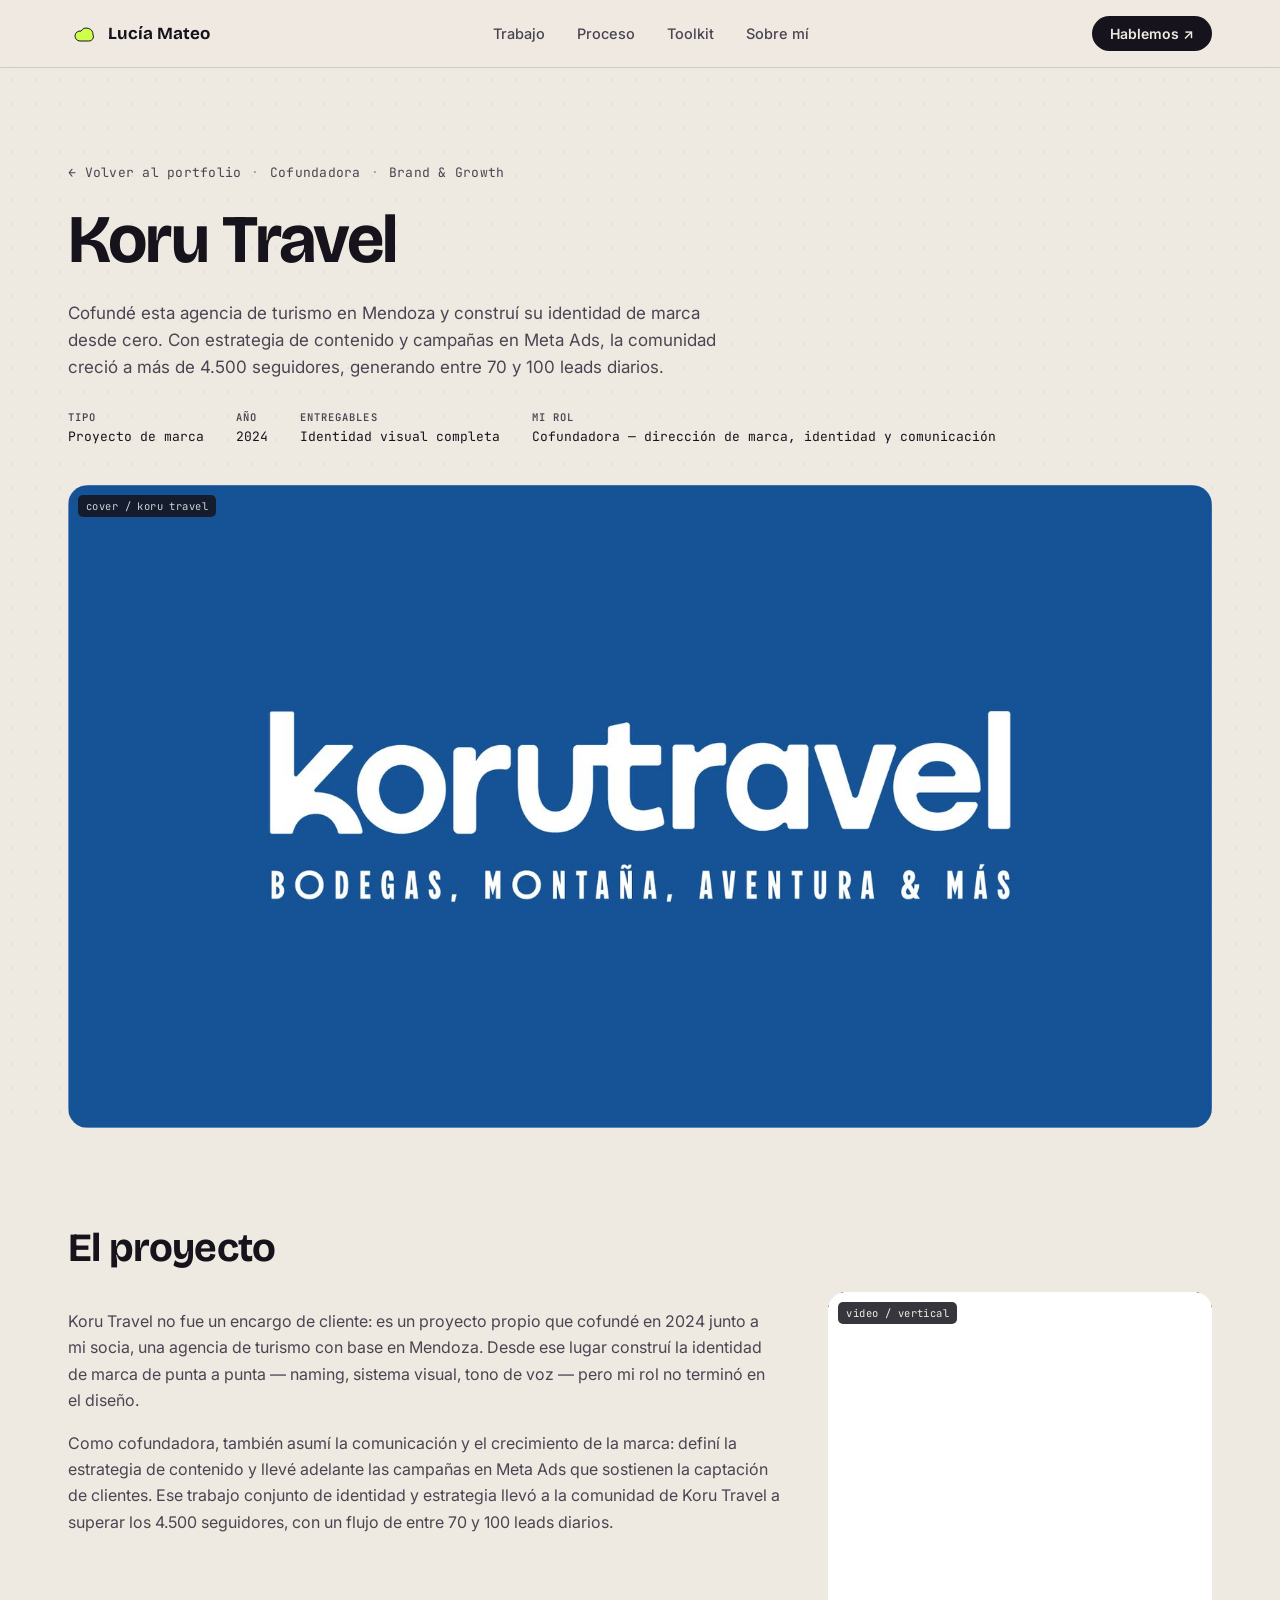
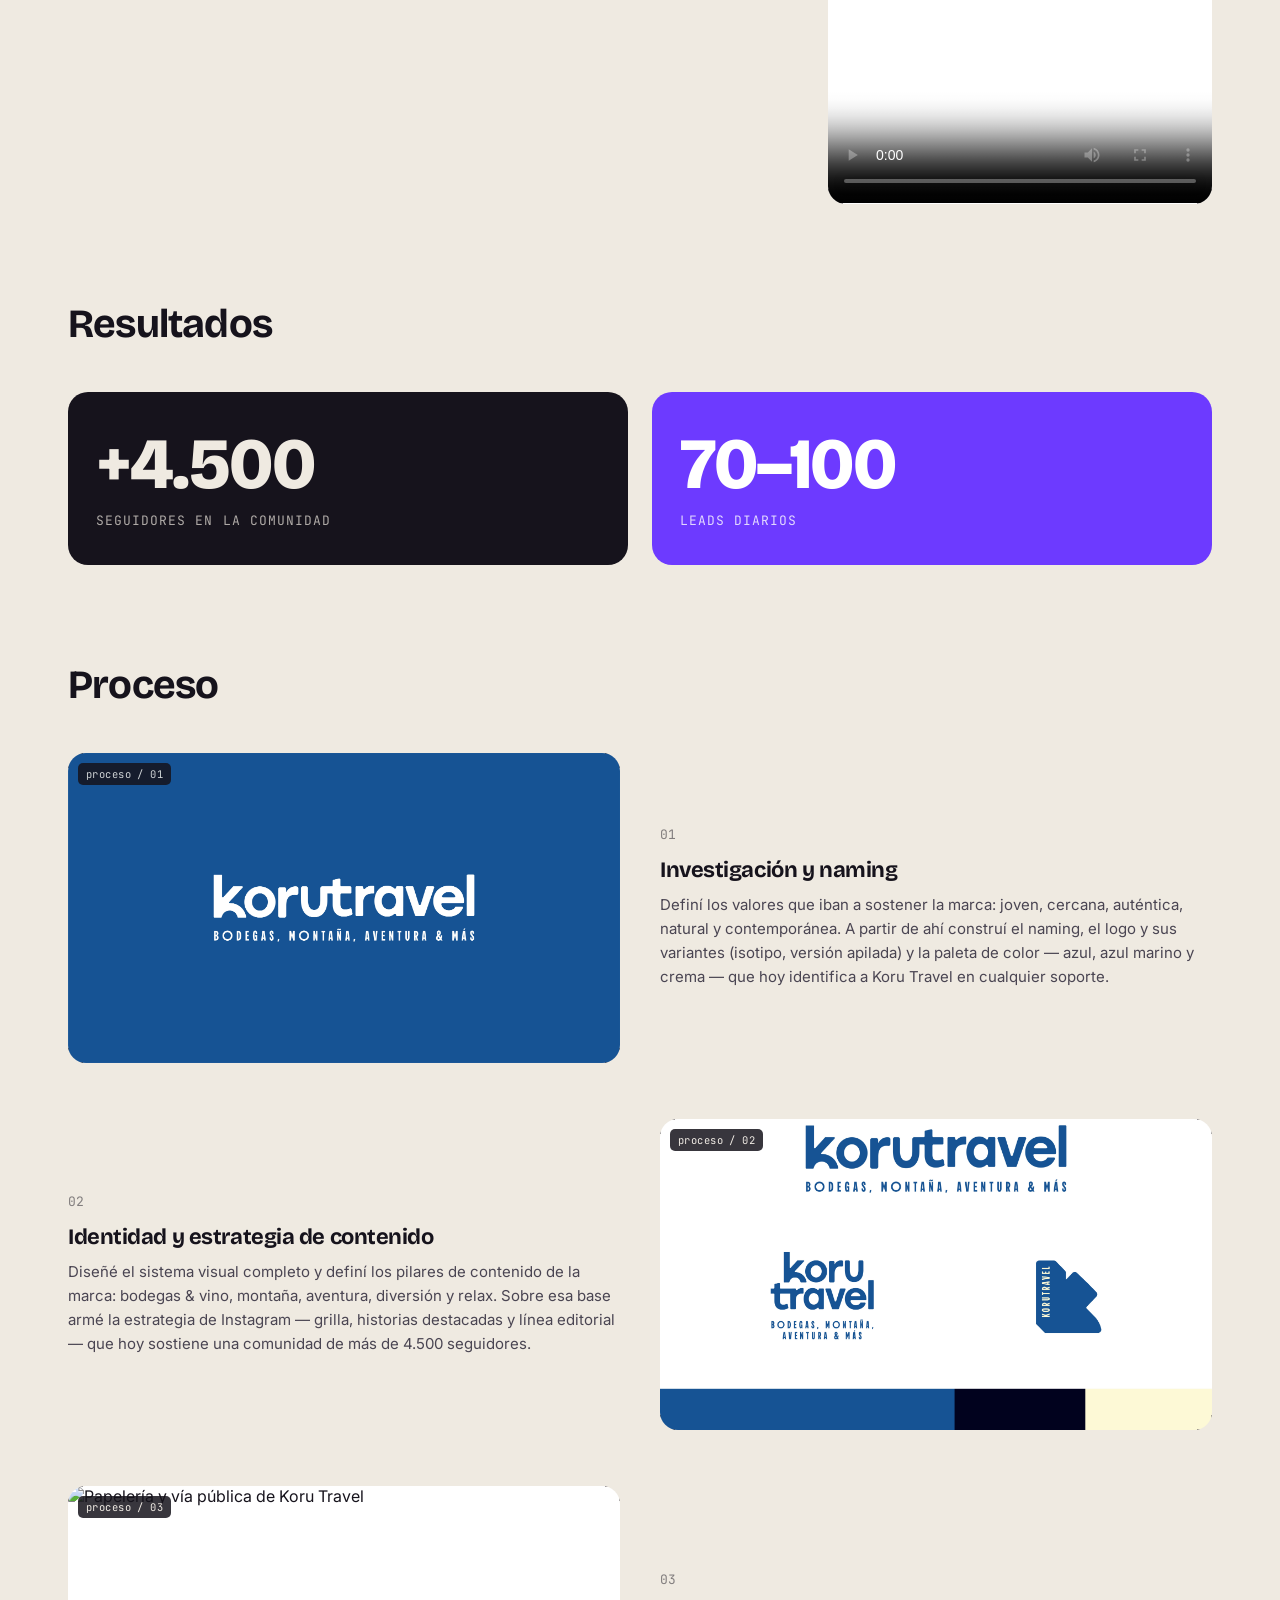
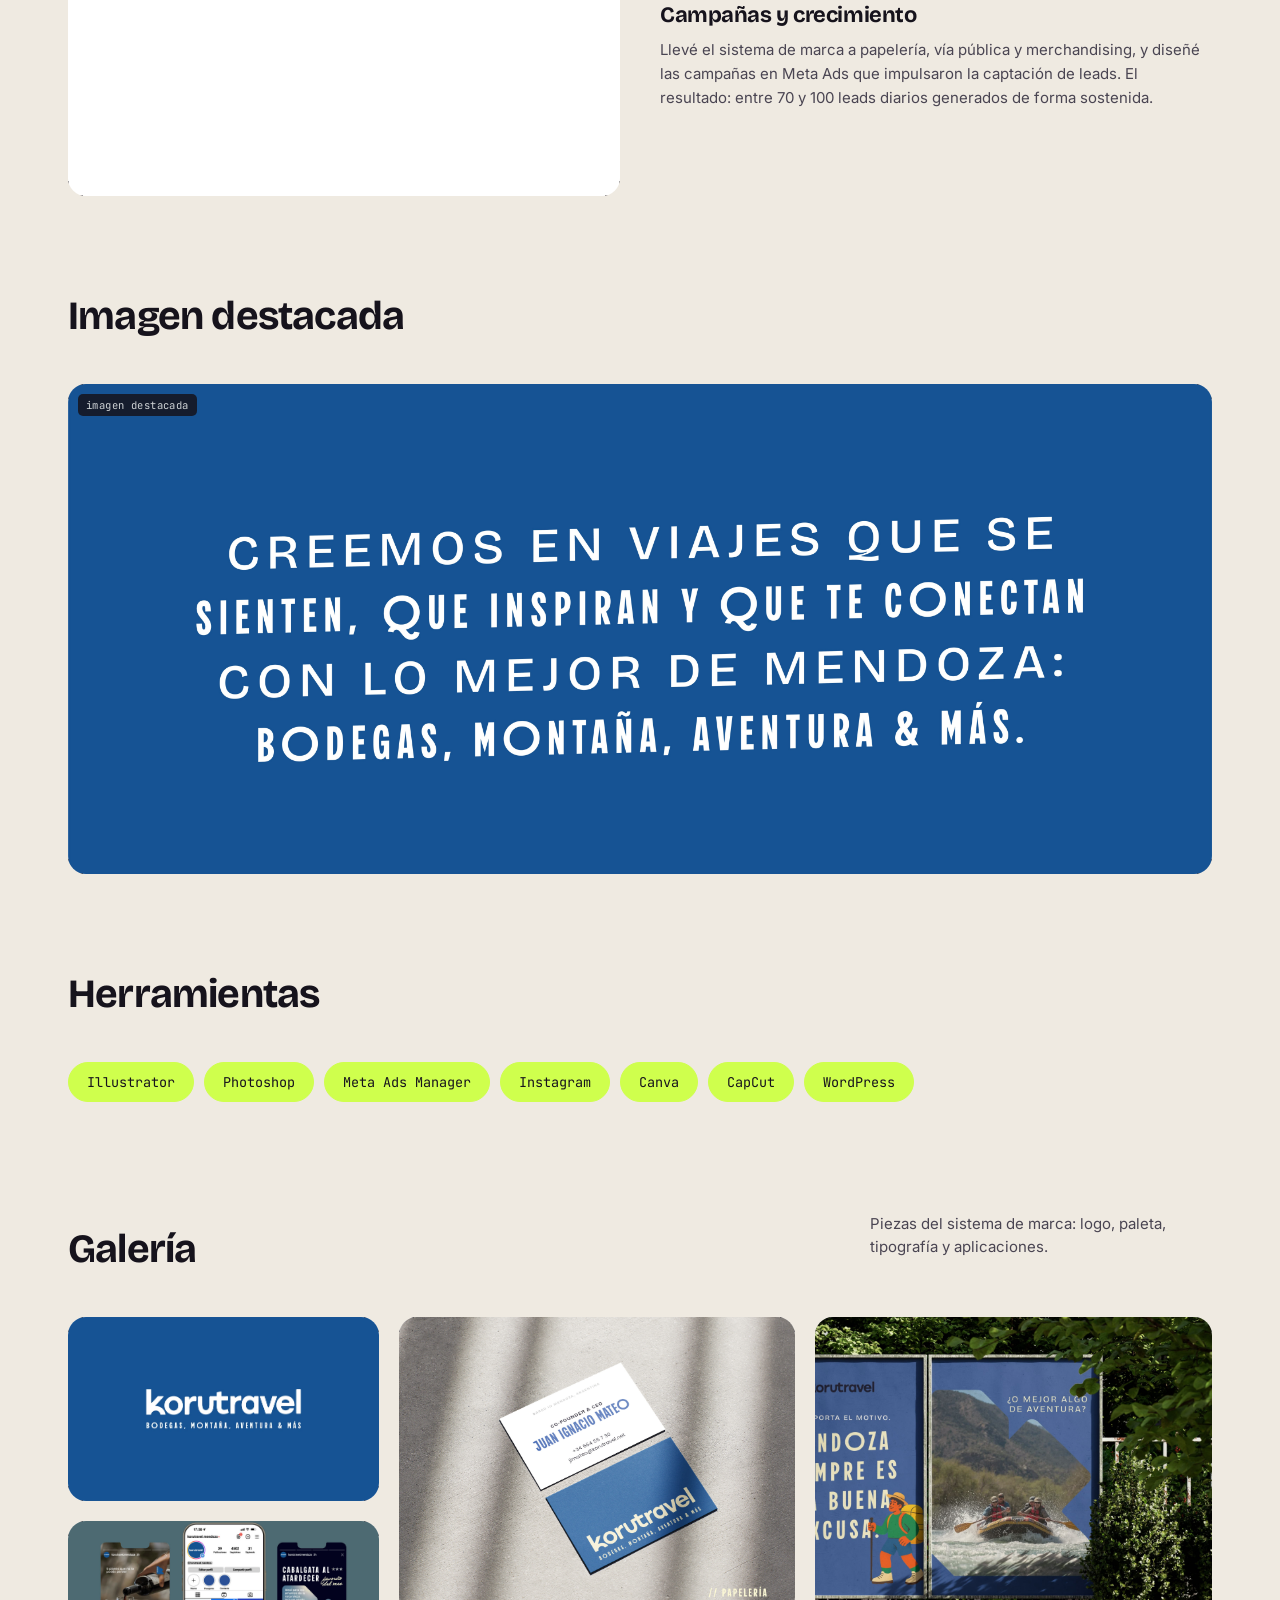
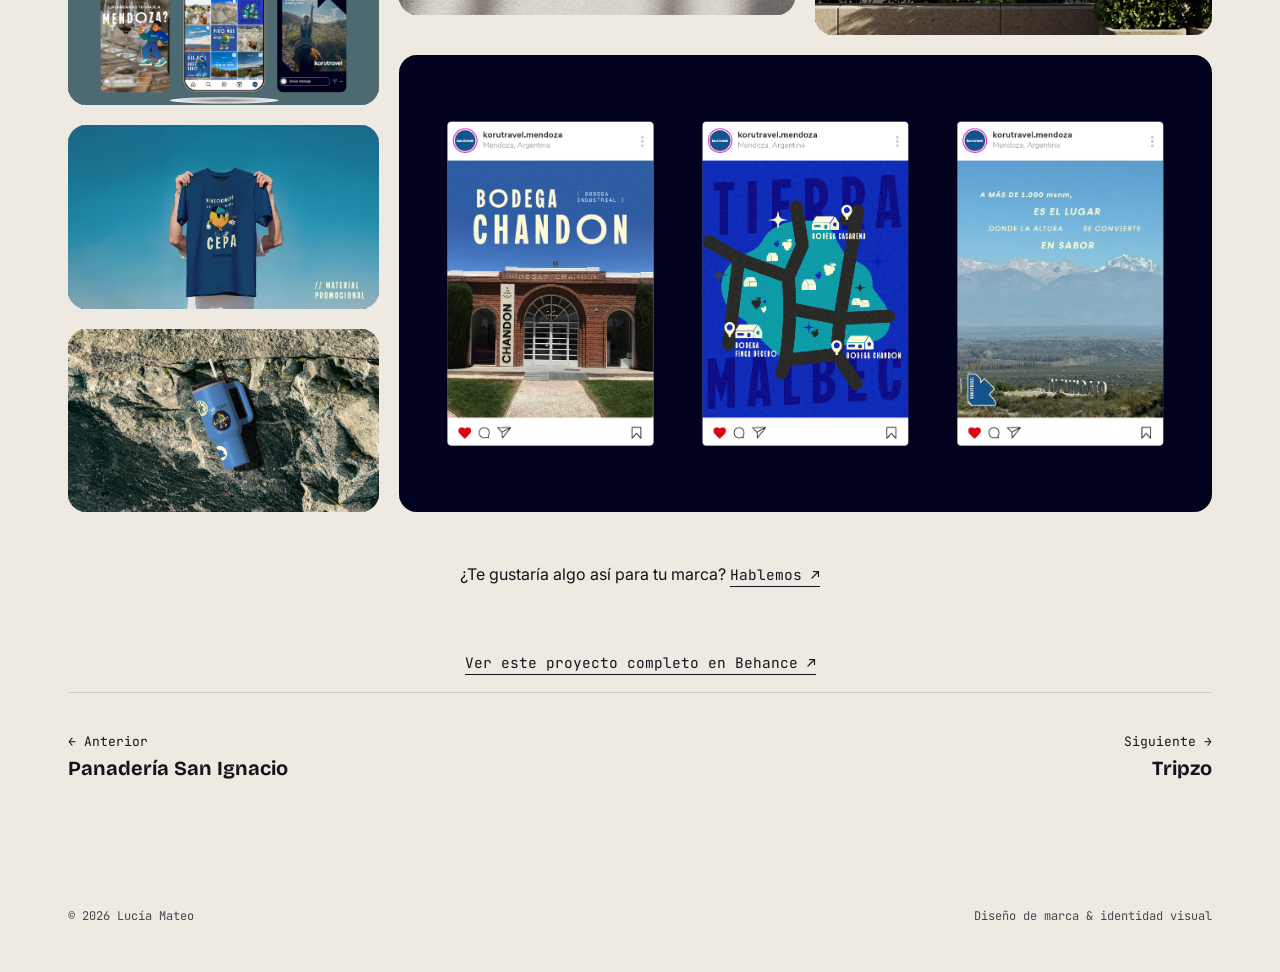
==== commit b31c8a50: "Ajustes finales: favicon, toolkit, sección sobre mí" ====
--- a/koru-travel.html
+++ b/koru-travel.html
@@ -20,7 +20,7 @@
 <meta name="twitter:image" content="https://cdn.myportfolio.com/95ef7bb7-5c14-4b65-9e2f-064f69b34ddf/c69c2d61-d55c-49b7-8592-9cf2826ec185_car_4x3.jpg">
 
 <meta name="theme-color" content="#EFEAE1">
-<link rel="icon" type="image/svg+xml" href="assets/favicon.svg">
+<link rel="icon" type="image/svg+xml" href="assets/favicon.svg?v=2">
 
 <link rel="preconnect" href="https://fonts.googleapis.com">
 <link rel="preconnect" href="https://fonts.gstatic.com" crossorigin>
@@ -32,7 +32,11 @@
 <header class="nav">
   <div class="nav-inner">
     <a href="index.html" class="logo">
-      <span class="logo-mark">LM</span>
+      <span class="logo-mark">
+        <svg viewBox="0 0 24 24" aria-hidden="true">
+          <path fill="#CFFF4D" stroke="#000000" stroke-width="0.9" stroke-linejoin="round" d="M17.5 19H9a5 5 0 1 1 1.02-9.9A6.5 6.5 0 0 1 22 12.5a4.5 4.5 0 0 1-4.5 6.5Z"/>
+        </svg>
+      </span>
       Lucía Mateo
     </a>
     <nav class="links" id="mobileNav">
@@ -197,9 +201,23 @@
         <p>Piezas del sistema de marca: logo, paleta, tipografía y aplicaciones.</p>
       </div>
       <div class="gallery-collage">
-        <div class="frame gallery-collage-item gc-tall reveal">
-          <span class="corner tl"></span><span class="corner tr"></span><span class="corner bl"></span><span class="corner br"></span>
-          <img class="lightbox-img" src="assets/images/koru-galeria-1.jpg" alt="Mockups de redes sociales y merchandising de Koru Travel">
+        <div class="gc-tall gallery-stack reveal">
+          <div class="frame gallery-collage-item">
+            <span class="corner tl"></span><span class="corner tr"></span><span class="corner bl"></span><span class="corner br"></span>
+            <img class="lightbox-img" src="assets/images/koru-galeria-1a-logo.jpg" alt="Logo de Koru Travel sobre fondo azul">
+          </div>
+          <div class="frame gallery-collage-item">
+            <span class="corner tl"></span><span class="corner tr"></span><span class="corner bl"></span><span class="corner br"></span>
+            <img class="lightbox-img" src="assets/images/koru-galeria-1b-rrss.jpg" alt="Mockups de historias y stories de Instagram de Koru Travel">
+          </div>
+          <div class="frame gallery-collage-item">
+            <span class="corner tl"></span><span class="corner tr"></span><span class="corner bl"></span><span class="corner br"></span>
+            <img class="lightbox-img" src="assets/images/koru-galeria-1c-tshirt.jpg" alt="Remera de merchandising de Koru Travel con diseño 'Mendocinos de pura cepa'">
+          </div>
+          <div class="frame gallery-collage-item">
+            <span class="corner tl"></span><span class="corner tr"></span><span class="corner bl"></span><span class="corner br"></span>
+            <img class="lightbox-img" src="assets/images/koru-galeria-1d-termo.jpg" alt="Termo de merchandising de Koru Travel con stickers de la marca">
+          </div>
         </div>
         <div class="frame gallery-collage-item gc-top-1 reveal">
           <span class="corner tl"></span><span class="corner tr"></span><span class="corner bl"></span><span class="corner br"></span>
@@ -238,6 +256,14 @@
   </div>
 </main>
 
+<div class="lightbox" id="lightbox" role="dialog" aria-modal="true" aria-label="Vista ampliada de imagen" tabindex="-1">
+  <button type="button" class="lightbox-btn lightbox-close" aria-label="Cerrar">✕</button>
+  <button type="button" class="lightbox-btn lightbox-prev" aria-label="Imagen anterior">←</button>
+  <button type="button" class="lightbox-btn lightbox-next" aria-label="Imagen siguiente">→</button>
+  <img class="lightbox-image" src="" alt="">
+  <span class="lightbox-counter mono"></span>
+</div>
+
 <script src="assets/main.js" defer></script>
 
 </body>
--- a/assets/style.css
+++ b/assets/style.css
@@ -86,7 +86,8 @@
   header.nav{ position:sticky; top:0; z-index:50; backdrop-filter:blur(10px); background:rgba(239,234,225,.82); border-bottom:1px solid var(--line); }
   .nav-inner{ display:flex; align-items:center; justify-content:space-between; padding:16px 28px; max-width:var(--maxw); margin:0 auto; }
   .logo{ display:flex; align-items:center; gap:10px; font-family:'Bricolage Grotesque', sans-serif; font-weight:700; font-size:17px; text-decoration:none; }
-  .logo-mark{ width:30px; height:30px; background:var(--violet); border-radius:8px; color:#fff; display:flex; align-items:center; justify-content:center; font-family:'JetBrains Mono', monospace; font-size:12px; flex:none; }
+  .logo-mark{ width:30px; height:30px; color:var(--lime); display:flex; align-items:center; justify-content:center; flex:none; }
+  .logo-mark svg{ width:80%; height:80%; }
   nav.links{ display:flex; gap:32px; font-size:14.5px; font-weight:500; }
   nav.links a{ text-decoration:none; color:var(--ink-soft); transition:color .2s; }
   nav.links a:hover{ color:var(--ink); }
@@ -226,7 +227,6 @@
   .step.st4{ background:var(--coral); color:#fff; border-color:transparent; } .step.st4 p{color:rgba(255,255,255,.85);}
 
   /* ---------- toolkit ---------- */
-  .toolbar{ display:flex; gap:12px; flex-wrap:wrap; }
   .chip{ font-family:'JetBrains Mono', monospace; font-size:13.5px; padding:10px 18px; border-radius:100px; border:1.5px solid var(--line); background:var(--paper); }
   .chip-row{ display:flex; gap:10px; flex-wrap:wrap; }
   .chip-lime{ background:var(--lime); border-color:var(--lime); color:var(--ink); }
@@ -234,11 +234,27 @@
   /* ---------- about ---------- */
   .about-grid{ display:grid; grid-template-columns:.5fr 1fr; gap:56px; align-items:center; }
   @media (max-width:800px){ .about-grid{grid-template-columns:1fr;} }
-  .avatar{ width:100%; aspect-ratio:1/1; border-radius:20px; background:conic-gradient(from 140deg, var(--violet), var(--sky), var(--coral), var(--lime), var(--violet)); }
+  .avatar{ width:100%; aspect-ratio:1/1; border-radius:20px; overflow:hidden; background:conic-gradient(from 140deg, var(--violet), var(--sky), var(--coral), var(--lime), var(--violet)); }
+  .avatar img{ width:100%; height:100%; object-fit:cover; display:block; }
   .about-copy p{ font-size:17px; line-height:1.65; color:var(--ink-soft); max-width:58ch; }
+
+  .about-facts{ display:grid; grid-template-columns:1fr 1fr; gap:40px; margin:28px 0 26px; }
+  @media (max-width:600px){ .about-facts{ grid-template-columns:1fr; gap:24px; } }
+  .fact-label{ font-size:12px; letter-spacing:.05em; text-transform:uppercase; color:var(--ink-soft); margin-bottom:14px; }
+  .fact-list{ list-style:none; margin:0; padding:0; display:flex; flex-direction:column; gap:12px; }
+  .fact-list li{ font-size:14.5px; line-height:1.5; color:var(--ink); }
+
+  .fact-list:not(.timeline) li{ display:flex; align-items:flex-start; gap:9px; }
+  .fact-icon{ flex:none; font-size:14px; line-height:1.5; }
+
+  .timeline li{ display:flex; justify-content:space-between; align-items:flex-start; gap:12px; }
+  .timeline-info{ display:flex; flex-direction:column; gap:2px; }
+  .timeline .role{ font-weight:600; }
+  .timeline .org{ font-size:13px; color:var(--ink-soft); }
+  .timeline .dates{ flex:none; font-size:12.5px; color:var(--ink-soft); white-space:nowrap; }
+
   .about-links{ margin-top:26px; display:flex; gap:14px; flex-wrap:wrap; }
-  .about-links a{ font-family:'JetBrains Mono', monospace; font-size:13px; text-decoration:none; padding:10px 16px; border-radius:100px; border:1.5px solid var(--ink); }
-  .about-links a:hover{ background:var(--ink); color:var(--canvas); }
+  .about-links .btn svg{ flex:none; }
   /* ---------- contact ---------- */
   .contact{ background:var(--ink); color:var(--canvas); border-radius:28px; padding:72px 40px; text-align:center; margin:0 auto; }
   .contact .eyebrow{ color:rgba(239,234,225,.6); }
@@ -461,9 +477,13 @@
   .gallery-collage .gc-top-1{ grid-column:2; grid-row:1; aspect-ratio:4/3; }
   .gallery-collage .gc-top-2{ grid-column:3; grid-row:1; aspect-ratio:5/4; }
   .gallery-collage .gc-wide{ grid-column:2 / 4; grid-row:2; aspect-ratio:16/9; }
+  .gallery-collage .gc-tall.gallery-stack{ display:flex; flex-direction:column; gap:20px; }
+  .gallery-stack .gallery-collage-item{ flex:1 1 0; min-height:0; }
   @media (max-width:700px){
     .gallery-collage{ grid-template-columns:1fr; grid-template-rows:none; }
     .gallery-collage .gc-tall{ grid-column:auto; grid-row:auto; aspect-ratio:4/5; }
+    .gallery-collage .gc-tall.gallery-stack{ aspect-ratio:auto; }
+    .gallery-stack .gallery-collage-item{ flex:none; aspect-ratio:4/3; }
     .gallery-collage .gc-top-1,
     .gallery-collage .gc-top-2{ grid-column:auto; grid-row:auto; }
     .gallery-collage .gc-wide{ grid-column:auto; grid-row:auto; }
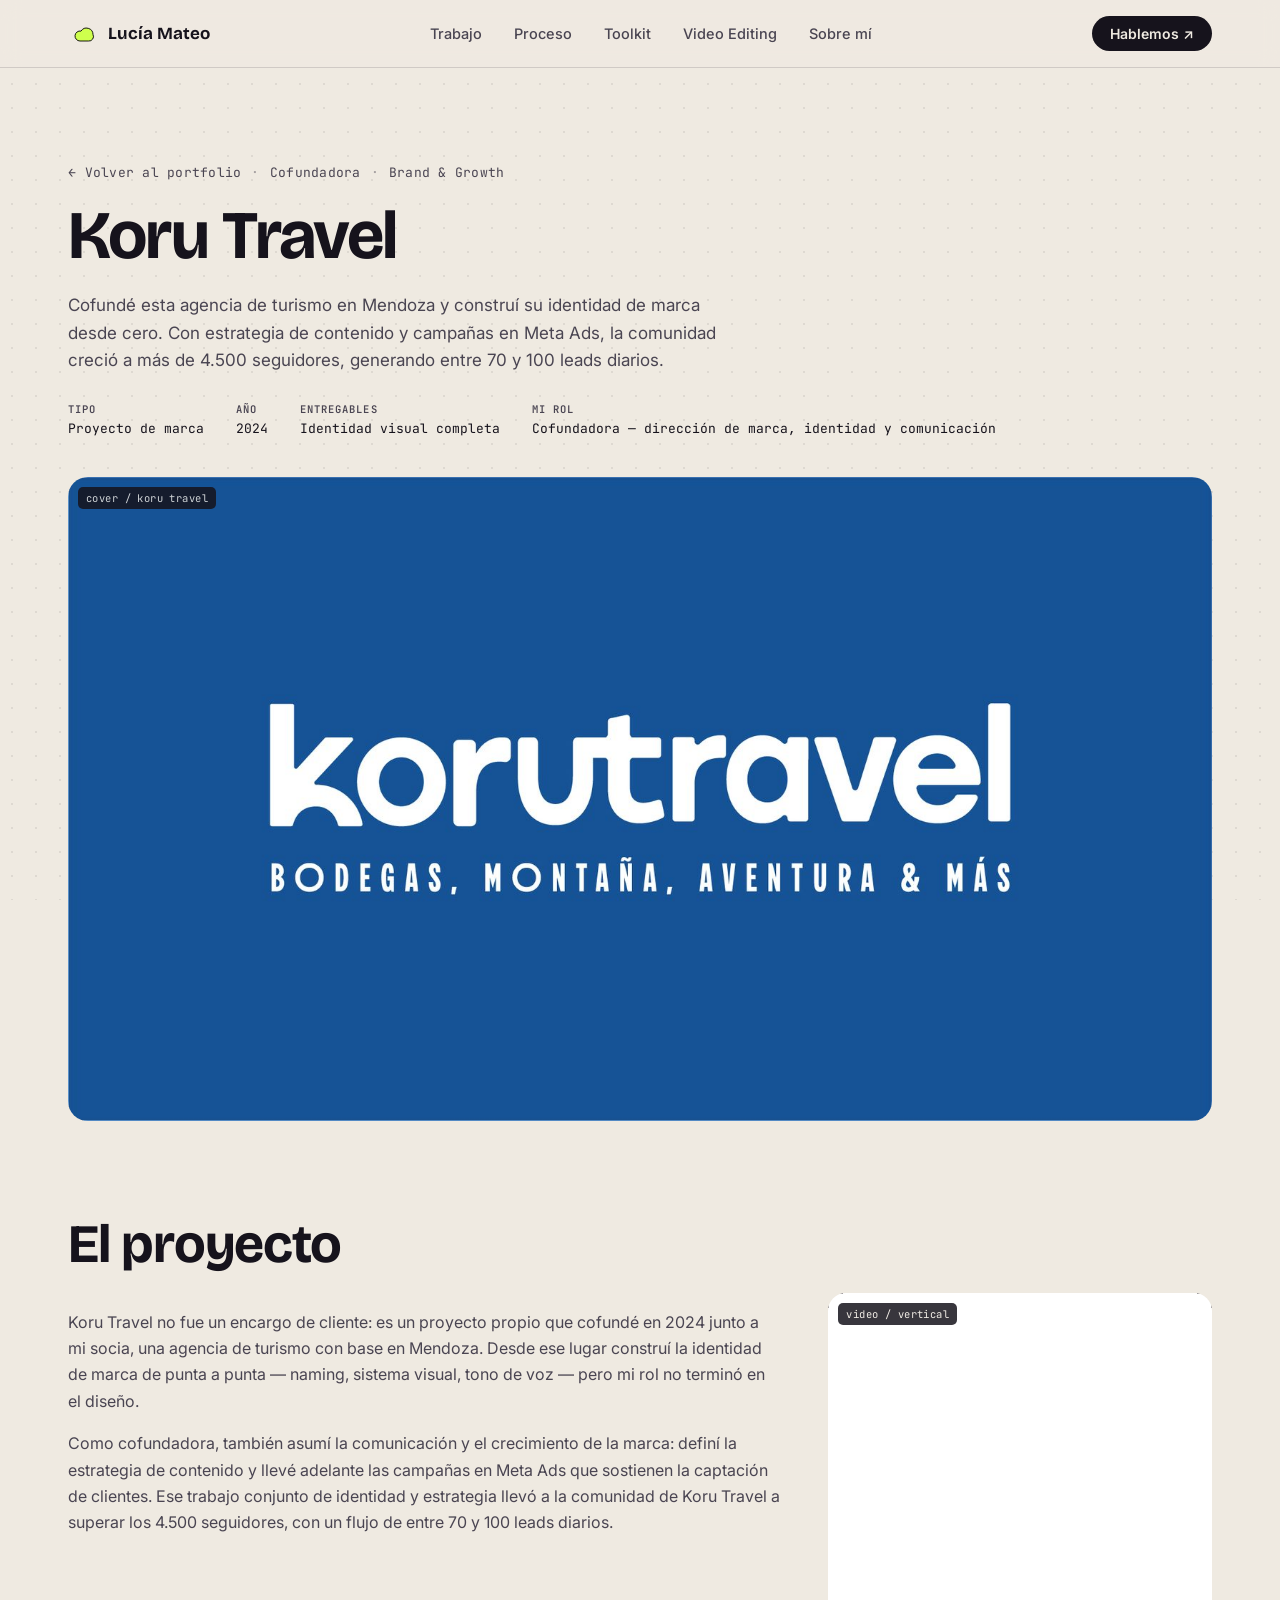
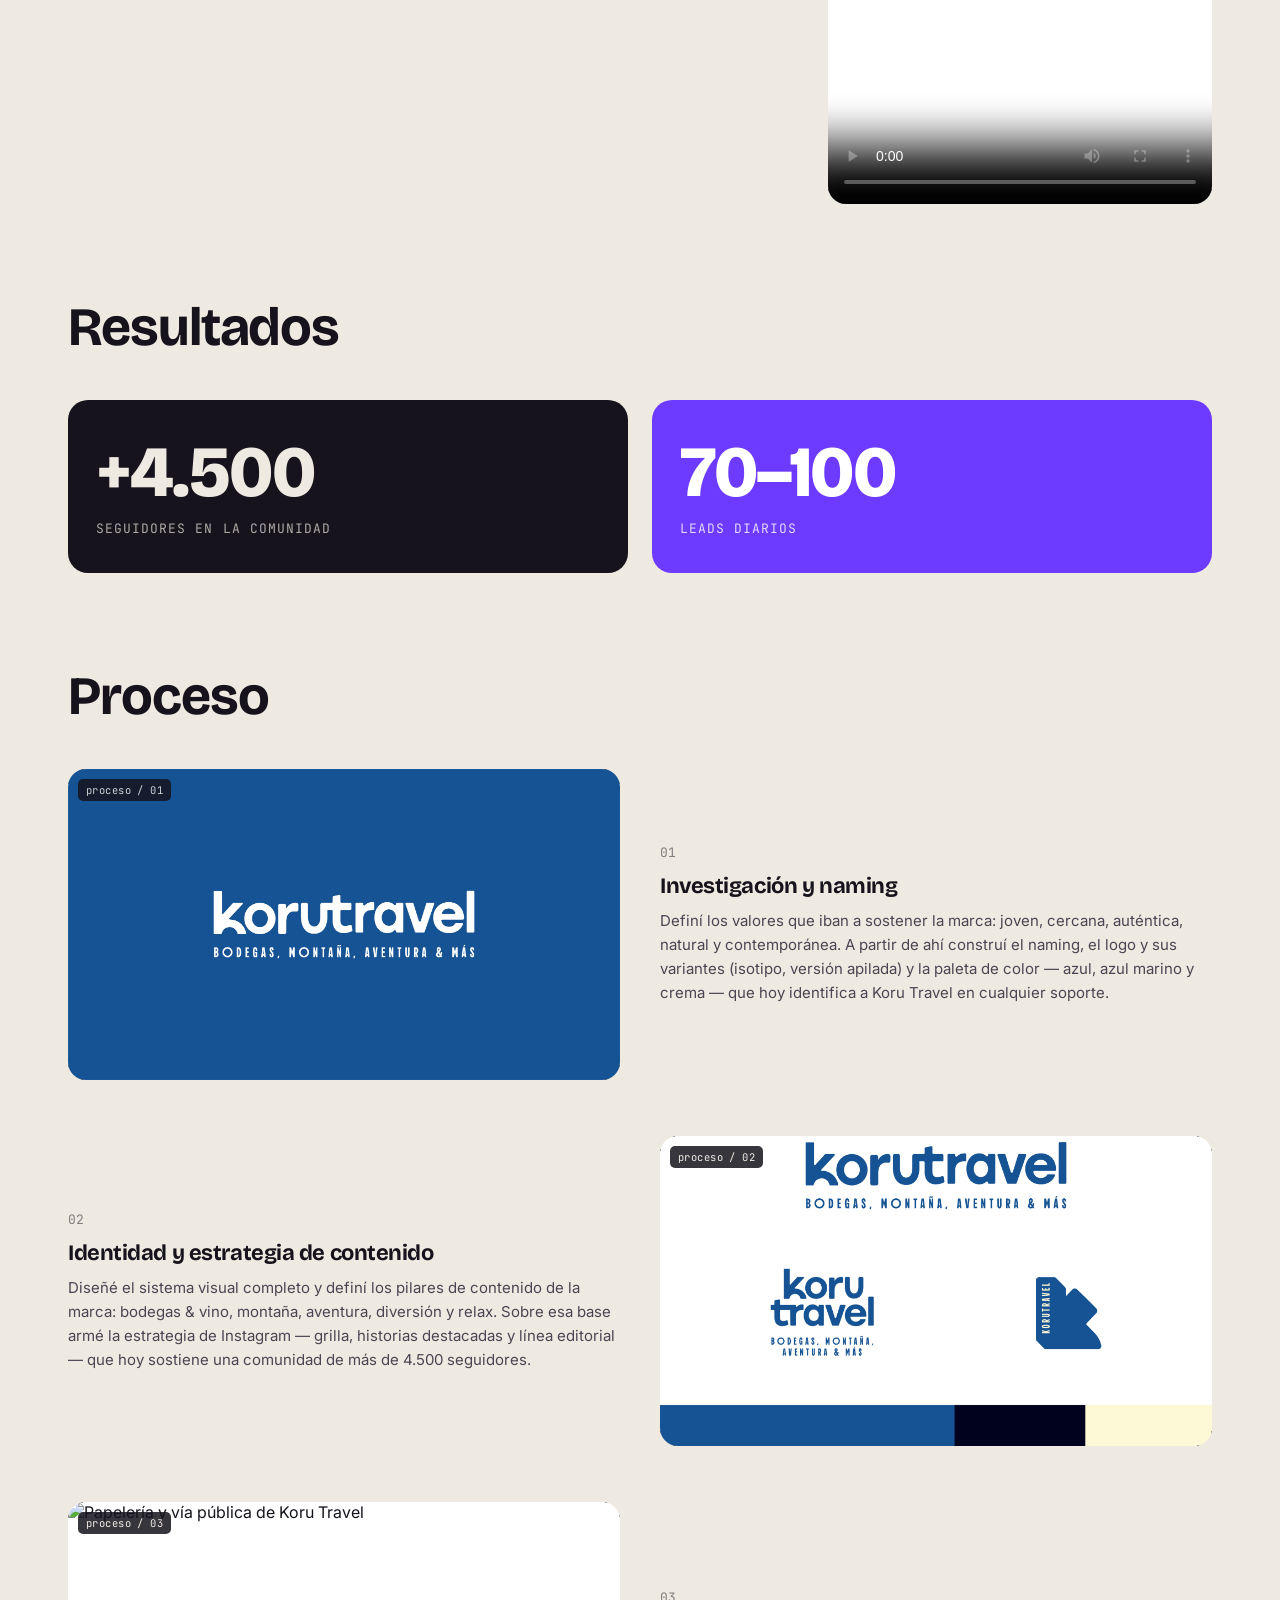
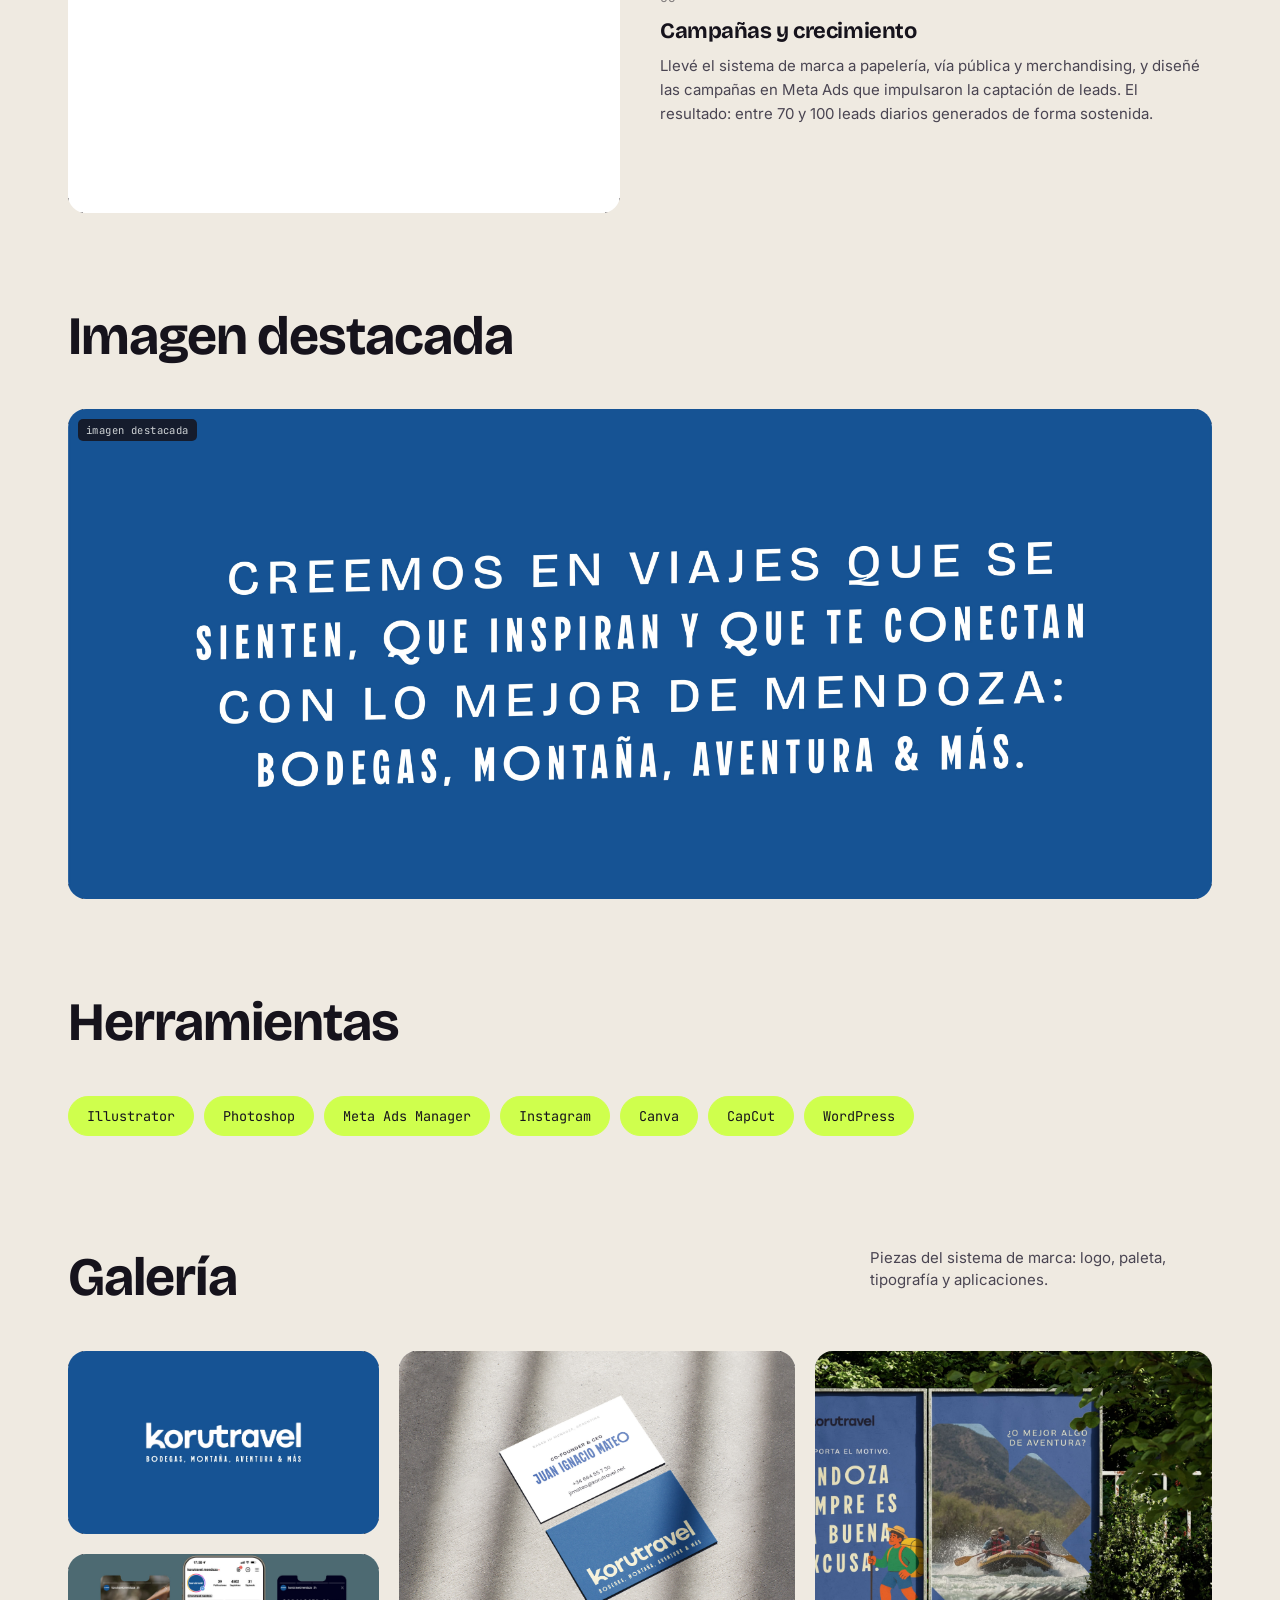
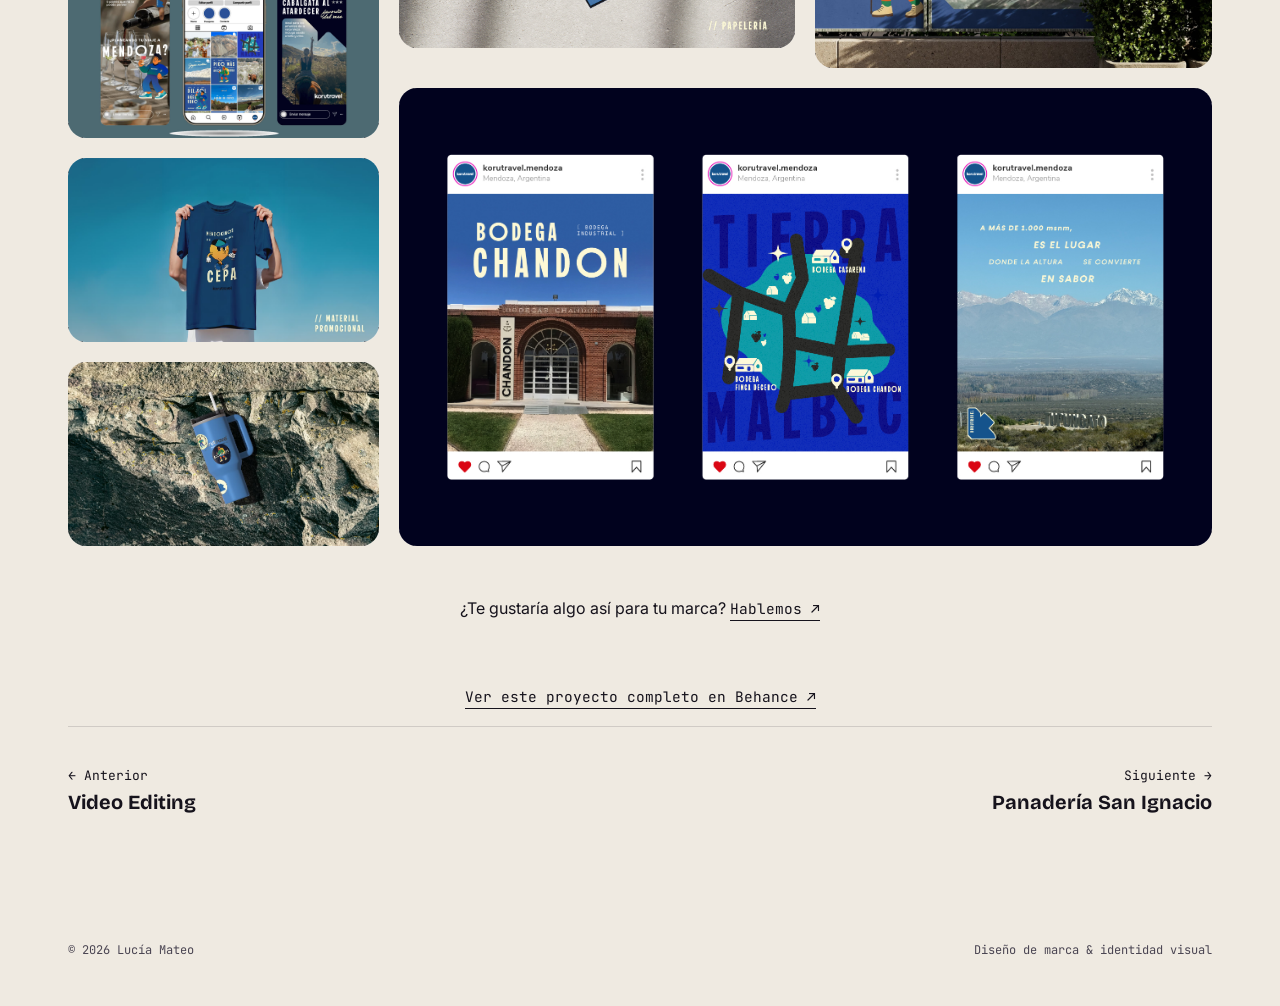
==== commit c9af0d08: "Agrego página Video Editing con videos de Koru Travel y Tripzo" ====
--- a/koru-travel.html
+++ b/koru-travel.html
@@ -43,6 +43,7 @@
       <a href="index.html#trabajo">Trabajo</a>
       <a href="index.html#proceso">Proceso</a>
       <a href="index.html#toolkit">Toolkit</a>
+      <a href="video-editing.html">Video Editing</a>
       <a href="index.html#sobre-mi">Sobre mí</a>
     </nav>
     <a href="index.html#contacto" class="nav-cta">Hablemos ↗</a>
@@ -242,8 +243,8 @@
       </div>
 
       <div class="prevnext">
-        <a href="panaderia-san-ignacio.html" class="prev">← Anterior<span class="name">Panadería San Ignacio</span></a>
-        <a href="tripzo.html" class="next">Siguiente →<span class="name">Tripzo</span></a>
+        <a href="video-editing.html" class="prev">← Anterior<span class="name">Video Editing</span></a>
+        <a href="panaderia-san-ignacio.html" class="next">Siguiente →<span class="name">Panadería San Ignacio</span></a>
       </div>
     </div>
   </section>
--- a/assets/style.css
+++ b/assets/style.css
@@ -17,16 +17,29 @@
   html{scroll-behavior:smooth;}
   body{
     margin:0;
+    position:relative;
     background:var(--canvas);
     color:var(--ink);
     font-family:'Inter',sans-serif;
     -webkit-font-smoothing:antialiased;
     overflow-x:hidden;
   }
+  @keyframes pageFadeIn{ from{ opacity:0; transform:translateY(8px); } to{ opacity:1; transform:none; } }
+  .js body{ animation:pageFadeIn .8s ease both; }
+  body::before{
+    content:"";
+    position:fixed; inset:0;
+    background-image: radial-gradient(var(--ink) 1px, transparent 1px);
+    background-size: 24px 24px;
+    opacity:.08;
+    pointer-events:none;
+    z-index:-1;
+  }
   h1,h2,h3{
     font-family:'Bricolage Grotesque', sans-serif;
     margin:0;
     letter-spacing:-0.02em;
+    line-height:1.08;
   }
   .mono{ font-family:'JetBrains Mono', monospace; }
   a{color:inherit;}
@@ -80,6 +93,7 @@
   .js .reveal:nth-child(4){ transition-delay:.24s; }
   @media (prefers-reduced-motion: reduce){
     .reveal, .js .reveal{ opacity:1 !important; transform:none !important; transition:none !important; }
+    .js body{ animation:none !important; }
   }
 
   /* ---------- nav ---------- */
@@ -91,8 +105,22 @@
   nav.links{ display:flex; gap:32px; font-size:14.5px; font-weight:500; }
   nav.links a{ text-decoration:none; color:var(--ink-soft); transition:color .2s; }
   nav.links a:hover{ color:var(--ink); }
-  .nav-cta{ background:var(--ink); color:var(--canvas); padding:9px 18px; border-radius:100px; font-size:14px; font-weight:600; text-decoration:none; white-space:nowrap; }
-  .nav-cta:hover{ background:var(--violet); }
+  .nav-cta{
+    position:relative; isolation:isolate; overflow:hidden;
+    background:var(--ink); color:var(--canvas);
+    padding:9px 18px; border-radius:100px; font-size:14px; font-weight:600;
+    text-decoration:none; white-space:nowrap;
+    transition:color .35s ease;
+  }
+  .nav-cta::before{
+    content:""; position:absolute; left:50%; top:50%; z-index:-1;
+    width:14px; height:14px; border-radius:50%;
+    background:var(--coral);
+    transform:translate(-50%,-50%) scale(0);
+    transition:transform .5s cubic-bezier(.16,1,.3,1);
+  }
+  .nav-cta:hover, .nav-cta:focus-visible{ color:#fff; }
+  .nav-cta:hover::before, .nav-cta:focus-visible::before{ transform:translate(-50%,-50%) scale(15); }
 
   .burger{
     display:none;
@@ -128,8 +156,17 @@
   /* ---------- hero ---------- */
   .hero{ padding:88px 0 60px; position:relative; }
   .hero-grid{ display:grid; grid-template-columns: 1.05fr .95fr; gap:48px; align-items:center; }
-  .hero h1{ font-size:clamp(36px, 5vw, 60px); line-height:1.06; font-weight:700; }
+  .hero h1{ font-size:clamp(34px, 4.8vw, 56px); line-height:1.04; font-weight:700; }
   .hl{ background:linear-gradient(180deg, transparent 62%, var(--lime) 62%); }
+  /* editorial treatment: the hero's highlighted word steps way up in scale for more impact */
+  .hero h1 .hl{
+    display:block;
+    font-size:clamp(52px, 12vw, 148px);
+    line-height:.88;
+    font-weight:800;
+    letter-spacing:-0.03em;
+    margin-top:2px;
+  }
   .hero p.sub{ margin-top:22px; font-size:18px; line-height:1.55; color:var(--ink-soft); max-width:48ch; }
   .hero-ctas{ margin-top:32px; display:flex; gap:14px; flex-wrap:wrap; }
   .hero-services{ margin-top:28px; display:flex; gap:10px; flex-wrap:wrap; }
@@ -189,8 +226,8 @@
 
   /* ---------- section headers ---------- */
   .section-head{ display:flex; justify-content:space-between; align-items:end; gap:24px; margin-bottom:44px; flex-wrap:wrap; }
-  .section-head h2{ font-size:clamp(26px,3.4vw,40px); max-width:22ch; font-weight:700; }
-  .section-head h2.h2-work{ font-size:clamp(23px,3.1vw,37px); max-width:40ch; }
+  .section-head h2{ font-size:clamp(30px,4.4vw,54px); max-width:22ch; font-weight:700; line-height:1.04; }
+  .section-head h2.h2-work{ font-size:clamp(27px,3.9vw,47px); max-width:40ch; }
   .section-head p{ color:var(--ink-soft); max-width:38ch; font-size:15px; line-height:1.5; }
   .section-head.section-head-balanced{ align-items:center; }
   .section-head.section-head-tight{ margin-bottom:20px; }
@@ -200,8 +237,8 @@
   /* ---------- work grid ---------- */
   .work-grid{ display:grid; grid-template-columns:repeat(2, 1fr); gap:28px; }
   @media (max-width:760px){ .work-grid{grid-template-columns:1fr;} }
-  .proj{ background:var(--paper); border-radius:var(--radius); border:1px solid var(--line); overflow:hidden; text-decoration:none; color:var(--ink); display:block; transition:transform .25s ease, box-shadow .25s ease; }
-  .proj:hover{ transform:translateY(-4px); box-shadow:0 24px 44px -22px rgba(22,19,28,.3); }
+  .proj{ background:var(--paper); border-radius:var(--radius); border:1px solid var(--line); overflow:hidden; text-decoration:none; color:var(--ink); display:block; transition:transform .35s cubic-bezier(.2,.8,.2,1), box-shadow .35s ease; }
+  .proj:hover, .proj:focus-visible{ transform:translateY(-6px) scale(1.015); box-shadow:0 28px 48px -22px rgba(22,19,28,.32); }
   .proj-thumb{ height:230px; position:relative; overflow:hidden; background:var(--ink); }
   .proj-thumb img{ width:100%; height:100%; object-fit:cover; transition:transform .5s ease; }
   .proj:hover .proj-thumb img{ transform:scale(1.05); }
@@ -229,7 +266,15 @@
   /* ---------- toolkit ---------- */
   .chip{ font-family:'JetBrains Mono', monospace; font-size:13.5px; padding:10px 18px; border-radius:100px; border:1.5px solid var(--line); background:var(--paper); }
   .chip-row{ display:flex; gap:10px; flex-wrap:wrap; }
-  .chip-lime{ background:var(--lime); border-color:var(--lime); color:var(--ink); }
+  .chip-lime{ background:var(--lime); border-color:var(--lime); color:var(--ink); transition:background .25s ease, color .25s ease, border-color .25s ease, transform .2s ease; }
+  .chip-lime:hover{ background:var(--ink); color:var(--lime); border-color:var(--ink); transform:translateY(-2px); }
+
+  /* ---------- solid color block section (e.g. Toolkit) ---------- */
+  .section-lime{ background:var(--lime); color:var(--ink); }
+  .section-lime .section-head p{ color:rgba(22,19,28,.68); }
+  .section-lime .eyebrow{ color:rgba(22,19,28,.6); }
+  .section-lime .chip-lime{ background:var(--ink); color:var(--lime); border-color:var(--ink); }
+  .section-lime .chip-lime:hover{ background:var(--paper); color:var(--ink); border-color:var(--ink); }
 
   /* ---------- about ---------- */
   .about-grid{ display:grid; grid-template-columns:.5fr 1fr; gap:56px; align-items:center; }
@@ -259,7 +304,7 @@
   .contact{ background:var(--ink); color:var(--canvas); border-radius:28px; padding:72px 40px; text-align:center; margin:0 auto; }
   .contact .eyebrow{ color:rgba(239,234,225,.6); }
   .contact .eyebrow::before{ background:var(--lime); }
-  .contact h2{ font-size:clamp(30px,5vw,54px); max-width:18ch; margin:0 auto 18px; }
+  .contact h2{ font-size:clamp(34px,6vw,66px); max-width:16ch; margin:0 auto 18px; line-height:1.03; }
   .contact p.sub{ color:rgba(239,234,225,.7); font-size:16px; max-width:42ch; margin:0 auto 34px; }
   .big-email{ font-family:'Bricolage Grotesque', sans-serif; font-size:clamp(20px,3.6vw,32px); font-weight:600; color:var(--lime); text-decoration:none; border-bottom:2px solid transparent; word-break:break-word; }
   .big-email:hover{ border-color:var(--lime); }
@@ -286,15 +331,6 @@
   .breadcrumb:hover{ color:var(--ink); }
 
   .proj-hero{ padding:40px 0 20px; position:relative; }
-  .proj-hero::before{
-    content:"";
-    position:absolute; inset:0;
-    background-image: radial-gradient(var(--ink) 1px, transparent 1px);
-    background-size: 24px 24px;
-    opacity:.05;
-    pointer-events:none;
-  }
-  .proj-hero .wrap{ position:relative; z-index:1; }
 
   .proj-hero-tags{ display:flex; gap:8px; margin-bottom:20px; flex-wrap:wrap; }
   .proj-hero-tags span{
@@ -397,8 +433,10 @@
 
   /* ---------- showcase (full-bleed panoramic image) ---------- */
   .showcase.frame{ aspect-ratio:21/9; background:var(--paper); overflow:hidden; }
+  .showcase.frame.video-16-9{ aspect-ratio:16/9; }
   .showcase .placeholder-block{ position:absolute; inset:0; border:none; border-radius:0; display:flex; flex-direction:column; align-items:center; justify-content:center; }
   .showcase img{ width:100%; height:100%; object-fit:cover; display:block; }
+  .showcase video{ width:100%; height:100%; object-fit:cover; display:block; }
 
   /* ---------- showcase caption (two-column text below panoramic image) ---------- */
   .bts-grid{ display:grid; grid-template-columns:1fr 1fr; gap:40px; margin-top:32px; }
@@ -463,6 +501,22 @@
   .gallery .g-big{ grid-column:span 2; grid-row:span 2; aspect-ratio:auto; }
   @media (max-width:700px){ .gallery .g-big{ grid-column:auto; grid-row:auto; aspect-ratio:4/3; } }
 
+  .gallery-trio{ display:grid; grid-template-columns:repeat(3,1fr); gap:20px; margin-top:20px; }
+  @media (max-width:700px){ .gallery-trio{grid-template-columns:1fr;} }
+  .gallery-trio .gallery-item{ aspect-ratio:4/3; background:var(--paper); overflow:hidden; }
+  .gallery-trio .gallery-item img{ width:100%; height:100%; object-fit:cover; display:block; }
+
+  /* ---------- vertical video grid (9:16 reels, capped width so they don't stretch) ---------- */
+  .video-grid{ display:grid; grid-template-columns:repeat(3,1fr); gap:24px; margin-top:20px; }
+  .video-grid .video-item{ width:100%; max-width:280px; aspect-ratio:9/16; margin:0 auto; background:var(--paper); overflow:hidden; }
+  .video-grid .video-item video{ width:100%; height:100%; object-fit:cover; display:block; }
+  .video-grid.video-grid-single{ grid-template-columns:280px; justify-content:start; }
+  @media (max-width:900px){ .video-grid{ grid-template-columns:repeat(2,1fr); } }
+  @media (max-width:560px){
+    .video-grid, .video-grid.video-grid-single{ grid-template-columns:1fr; justify-content:stretch; }
+    .video-grid .video-item{ max-width:320px; }
+  }
+
   /* ---------- gallery collage (asymmetric: tall left + 2 top-right + 1 wide bottom-right) ---------- */
   .gallery-collage{
     display:grid;
